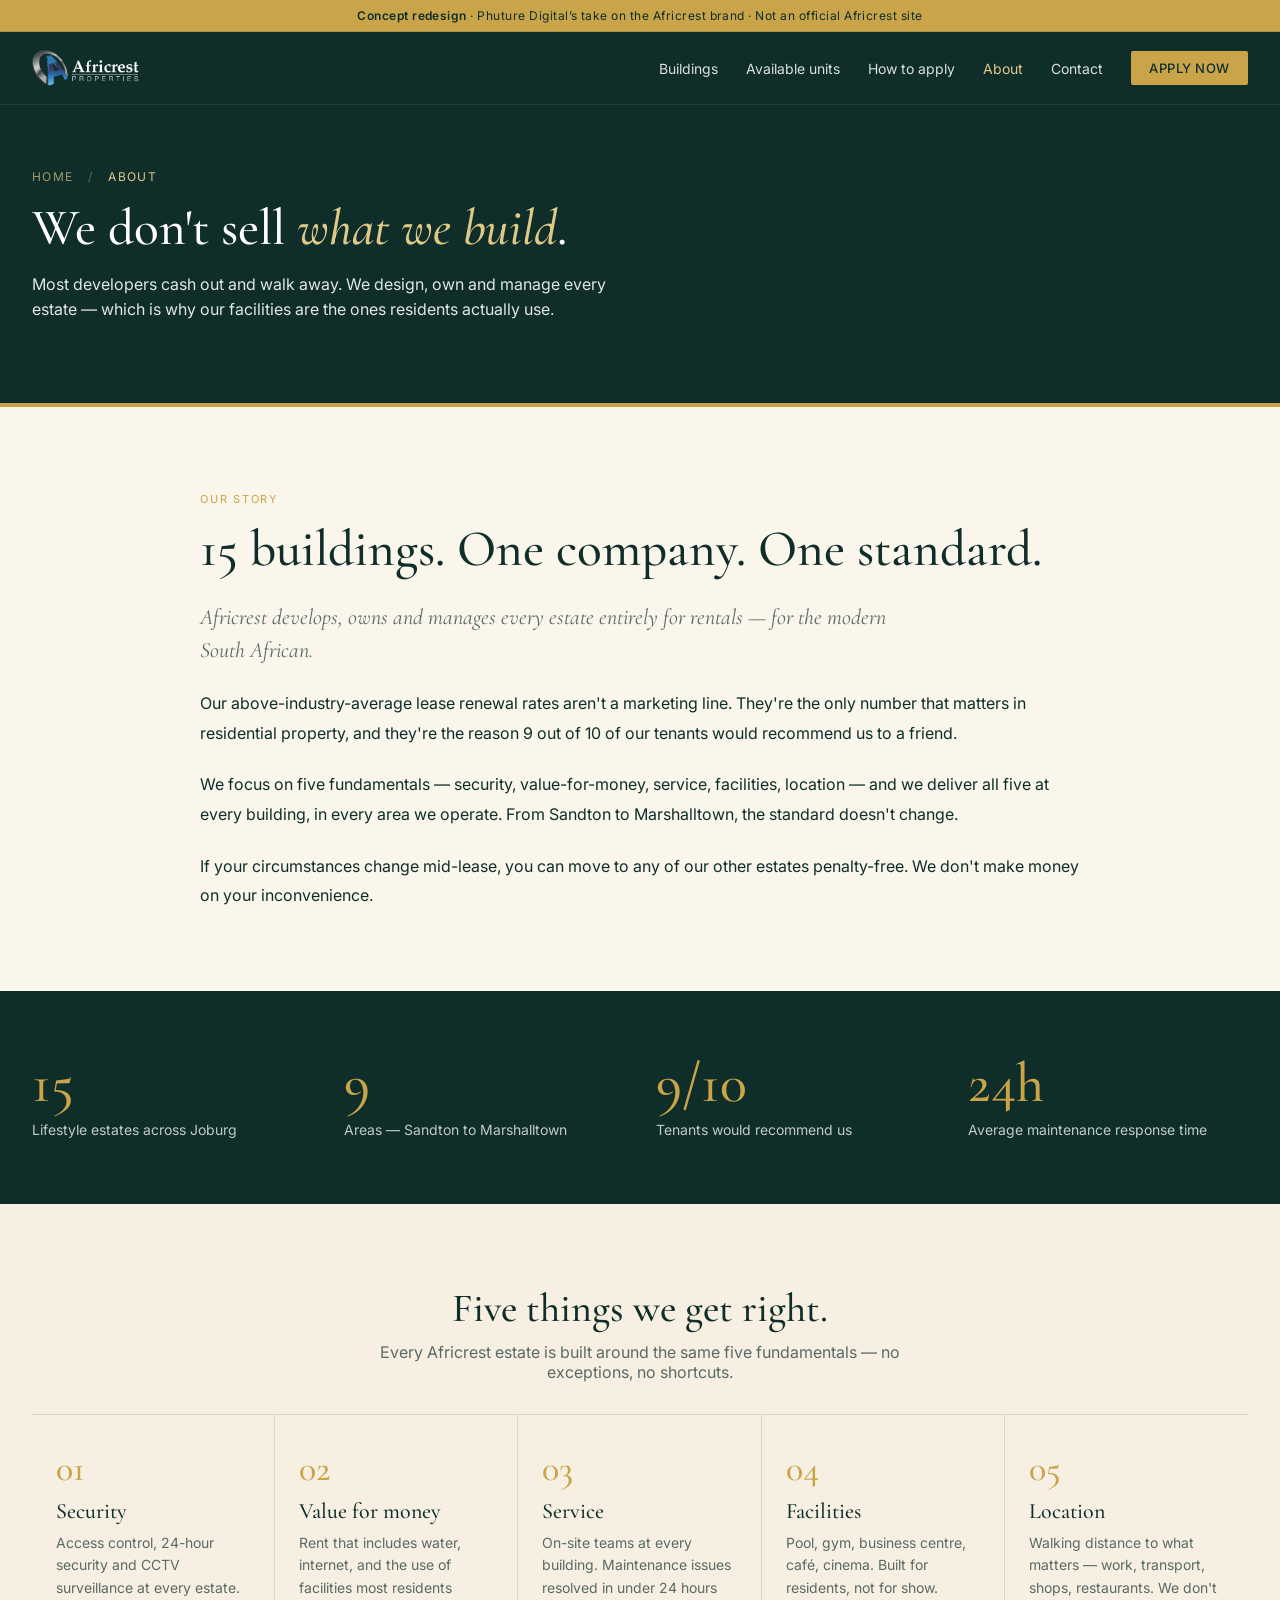
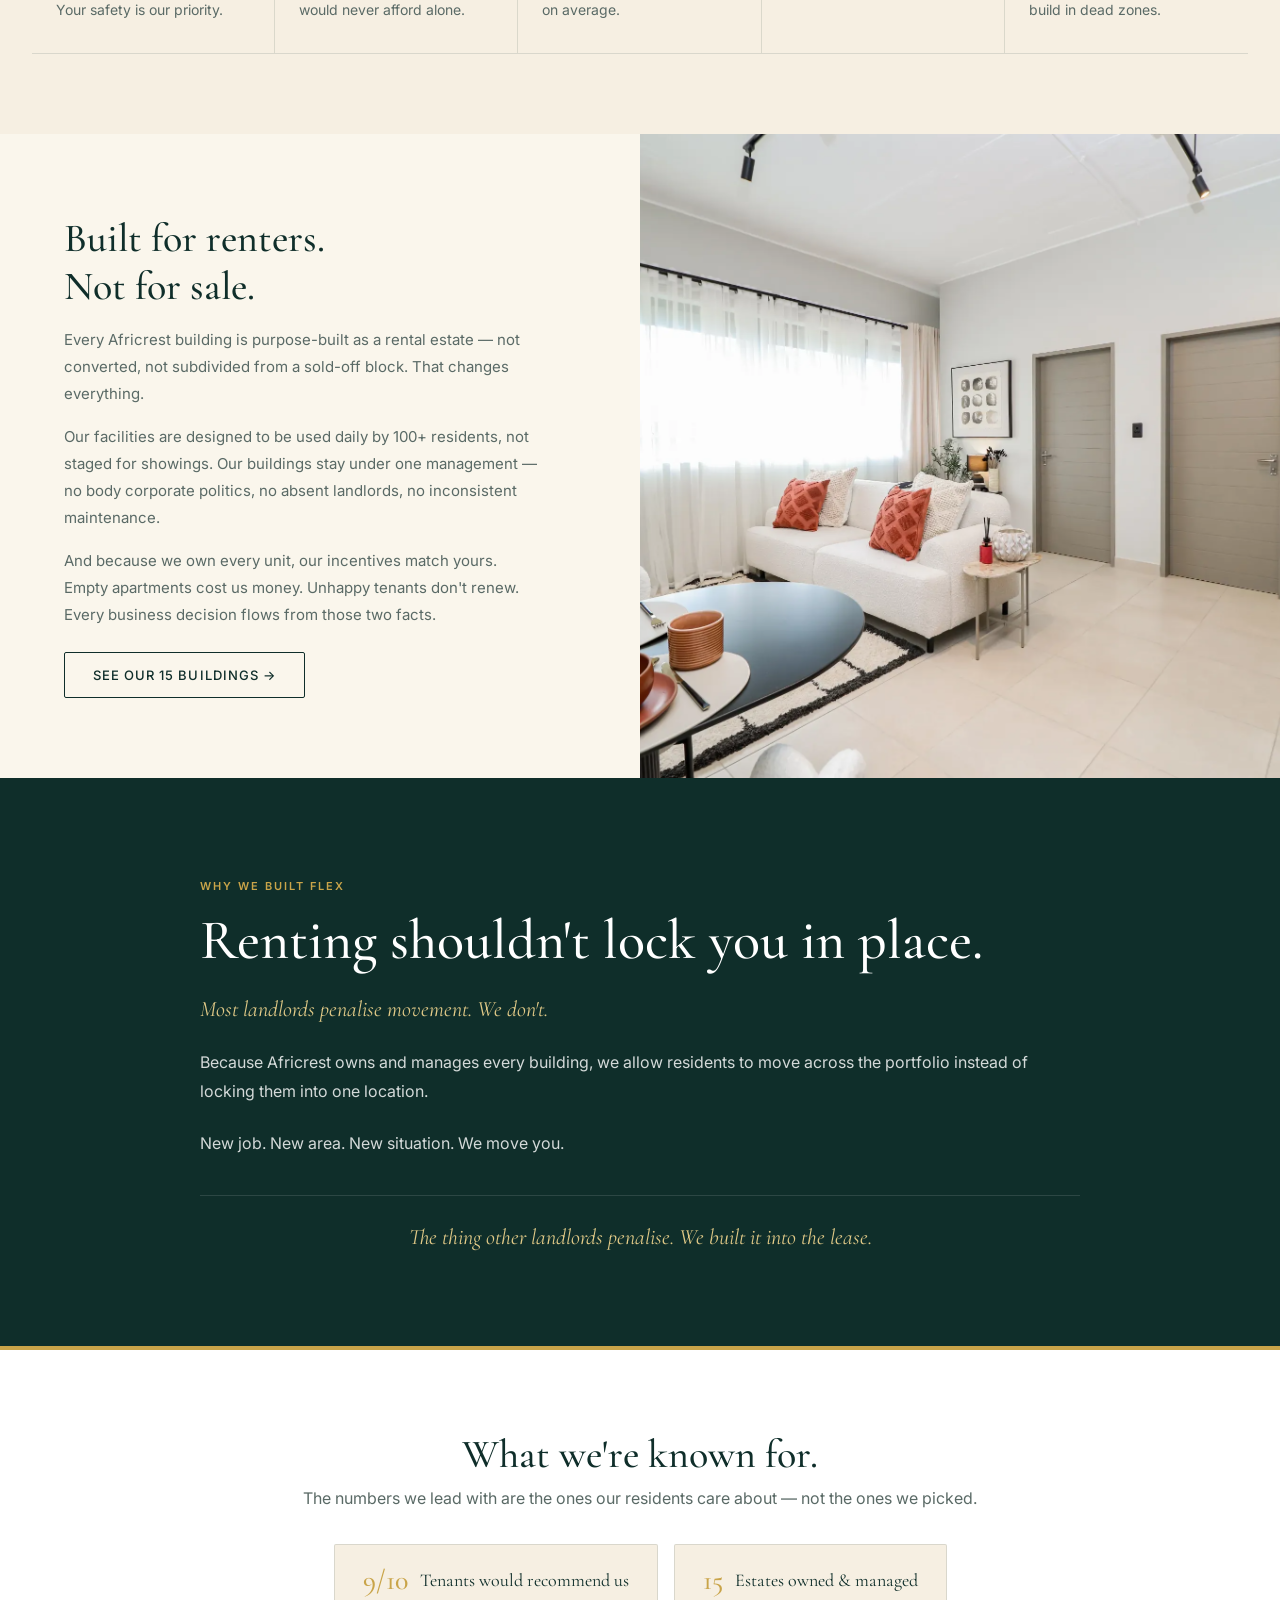
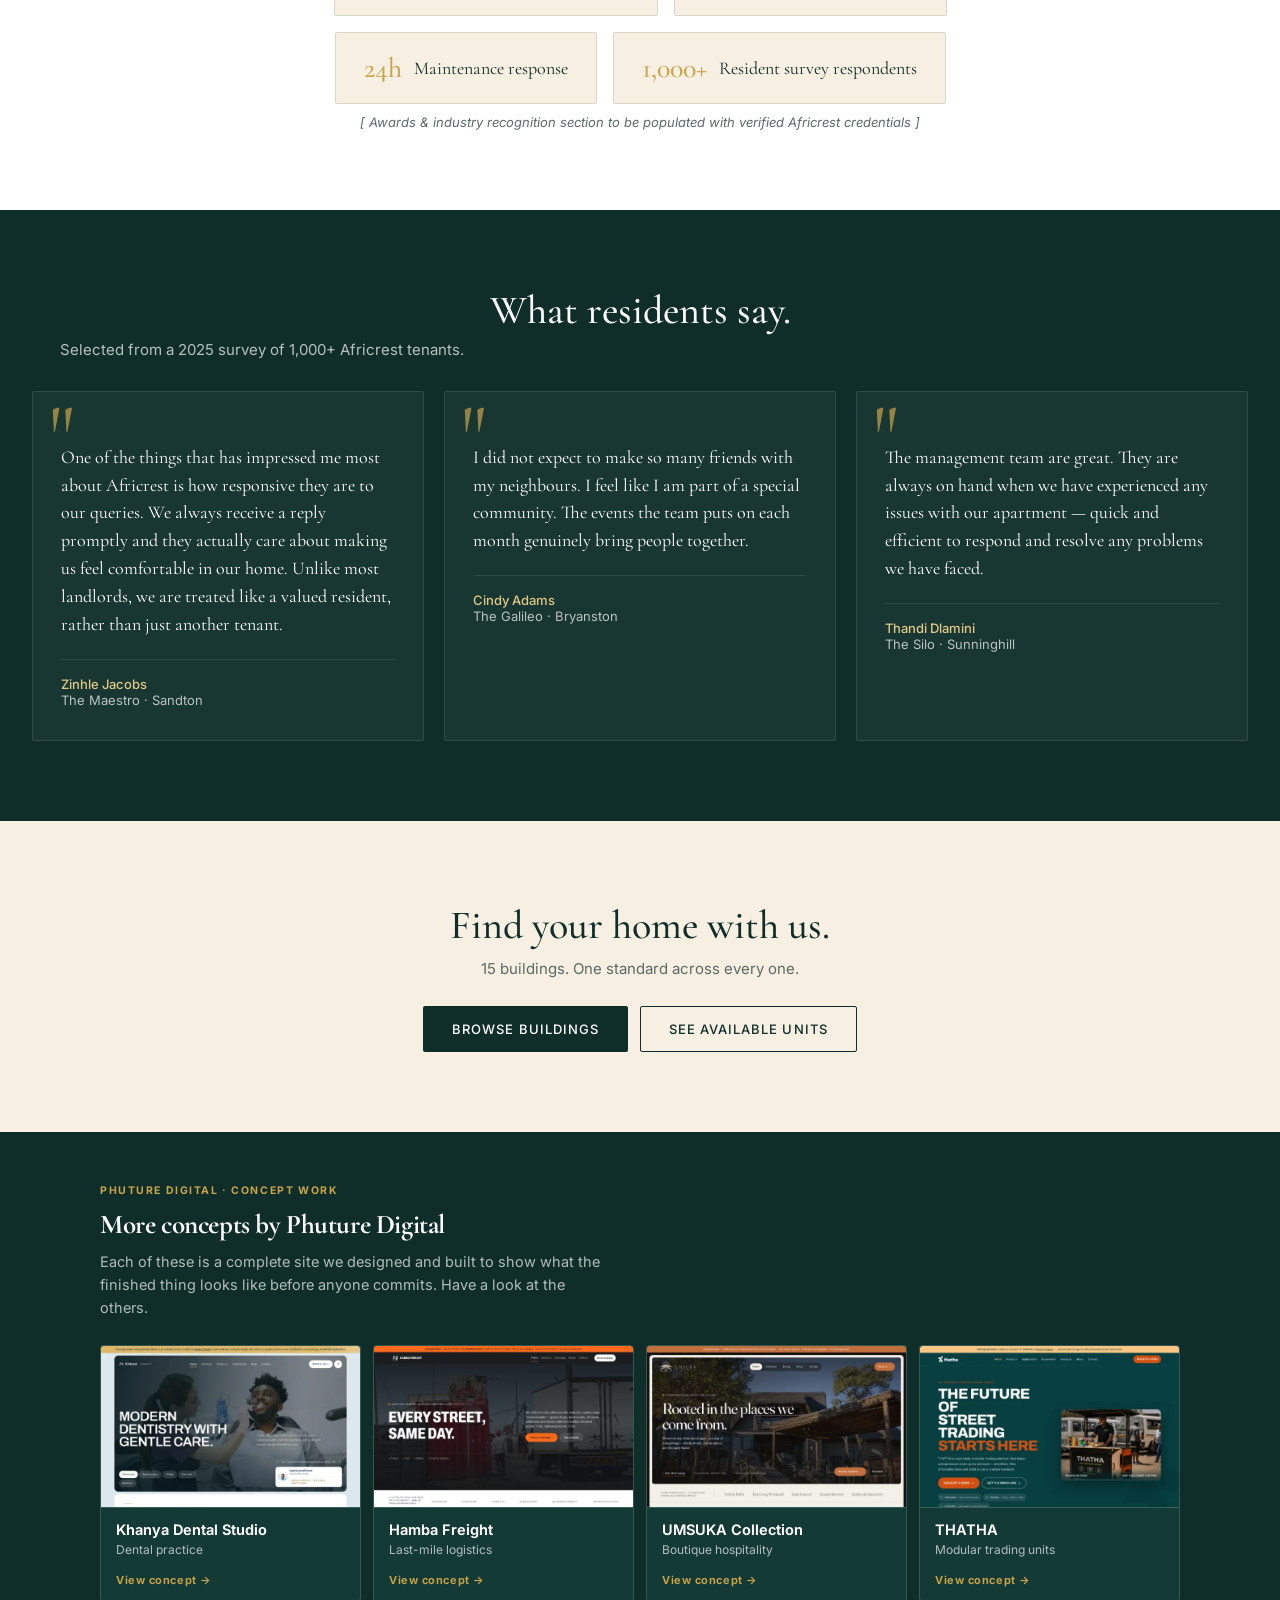
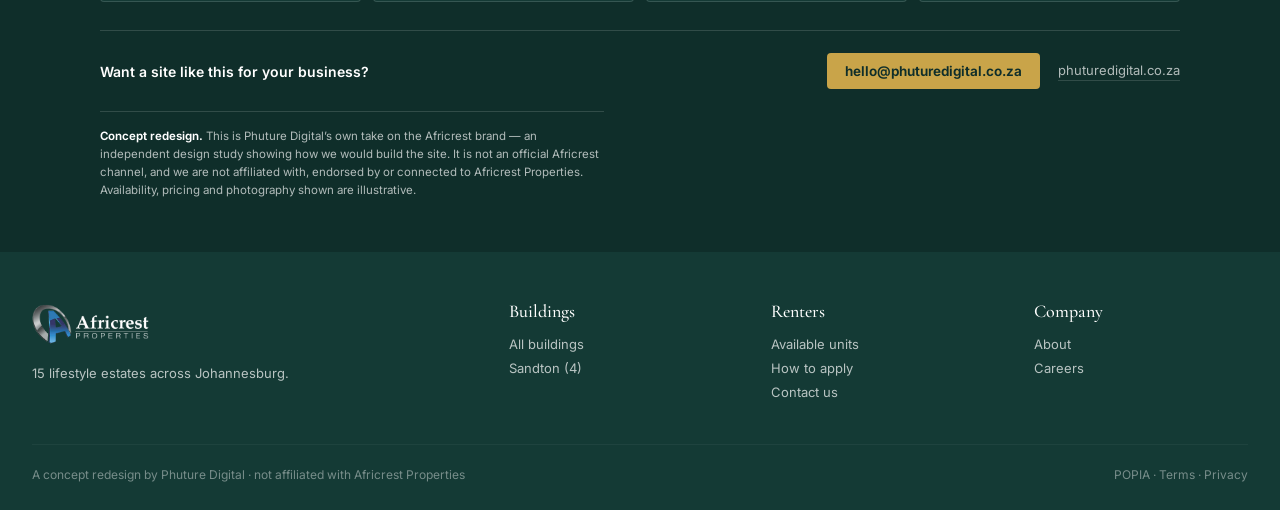
==== about.html @ 26fca133 "Show a hero thumbnail on each cross-link card instead of a colour dot The dot carried no information" ====
<!DOCTYPE html>
<html lang="en">
<head>
<meta charset="UTF-8" />
<meta name="viewport" content="width=device-width, initial-scale=1.0" />
<title>About — Africrest Properties · Concept by Phuture Digital</title>
<link rel="stylesheet" href="styles.css" />
<style>
  /* Editorial intro */
  .editorial { padding: 80px 32px; }
  .editorial-inner { max-width: 880px; margin: 0 auto; }
  .editorial .label { font-size: 11px; letter-spacing: 0.16em; text-transform: uppercase; color: var(--gold); }
  .editorial h2 { font-family: 'Cormorant Garamond', serif; font-size: clamp(36px, 4vw, 56px); font-weight: 500; line-height: 1.1; margin-top: 14px; color: var(--ink); }
  .editorial .lead { font-family: 'Cormorant Garamond', serif; font-size: 22px; font-style: italic; color: var(--muted); line-height: 1.5; margin-top: 24px; max-width: 720px; }
  .editorial p { font-size: 16px; line-height: 1.85; color: var(--ink); margin-top: 22px; }

  /* Stats band */
  .stats-band { background: var(--ink); color: #fff; padding: 64px 32px; }
  .stats-grid { max-width: 1280px; margin: 0 auto; display: grid; grid-template-columns: repeat(4, 1fr); gap: 32px; }
  .stat-cell { text-align: left; }
  .stat-cell .n { font-family: 'Cormorant Garamond', serif; font-size: 56px; color: var(--gold); font-weight: 500; line-height: 1; }
  .stat-cell .l { font-size: 14px; color: rgba(255,255,255,0.75); margin-top: 8px; line-height: 1.5; }

  /* Five fundamentals */
  .fundamentals { padding: 80px 32px; background: var(--cream); }
  .fund-grid { max-width: 1280px; margin: 32px auto 0; display: grid; grid-template-columns: repeat(5, 1fr); gap: 0; border-top: 1px solid var(--line); border-bottom: 1px solid var(--line); }
  .fund { padding: 32px 24px; border-right: 1px solid var(--line); }
  .fund:last-child { border-right: none; }
  .fund-num { font-family: 'Cormorant Garamond', serif; font-size: 36px; color: var(--gold); font-weight: 500; }
  .fund h3 { font-family: 'Cormorant Garamond', serif; font-size: 22px; font-weight: 500; color: var(--ink); margin-top: 8px; }
  .fund p { font-size: 14px; color: var(--muted); line-height: 1.6; margin-top: 8px; }

  /* Recognition block (honest version) */
  .recognition { padding: 80px 32px; background: #fff; }
  .recog-inner { max-width: 880px; margin: 0 auto; text-align: center; }
  .recog-inner h2 { font-family: 'Cormorant Garamond', serif; font-size: 40px; font-weight: 500; color: var(--ink); }
  .recog-inner > p { color: var(--muted); margin-top: 10px; }
  .recog-pills { display: flex; gap: 16px; justify-content: center; flex-wrap: wrap; margin-top: 36px; }
  .recog-pill {
    background: var(--cream); border: 1px solid var(--line);
    padding: 18px 28px; border-radius: 2px;
    font-family: 'Cormorant Garamond', serif; font-size: 18px; color: var(--ink);
    display: flex; align-items: center; gap: 12px;
  }
  .recog-pill .n { font-size: 28px; color: var(--gold); font-weight: 500; }
  .recog-note { margin-top: 28px; font-size: 13px; color: var(--muted); font-style: italic; }

  /* Testimonials */
  .testimonials { background: var(--ink); color: #fff; padding: 80px 32px; }
  .testimonials .section-head h2 { color: #fff; }
  .testimonial-grid { max-width: 1280px; margin: 32px auto 0; display: grid; grid-template-columns: repeat(3, 1fr); gap: 20px; }
  .testimonial {
    background: rgba(255,255,255,0.04);
    border: 1px solid rgba(255,255,255,0.1);
    border-radius: 2px;
    padding: 32px 28px;
    position: relative;
  }
  .testimonial::before {
    content: '"';
    font-family: 'Cormorant Garamond', serif;
    font-size: 88px;
    color: var(--gold);
    position: absolute; top: 0; left: 16px;
    line-height: 1;
    opacity: 0.7;
  }
  .testimonial blockquote { font-family: 'Cormorant Garamond', serif; font-size: 18px; font-weight: 400; line-height: 1.55; padding-top: 20px; }
  .testimonial cite { display: block; margin-top: 20px; padding-top: 16px; border-top: 1px solid rgba(255,255,255,0.1); font-style: normal; font-size: 13px; color: rgba(255,255,255,0.7); }
  .testimonial cite strong { color: var(--gold-soft); font-weight: 500; display: block; }

  /* Two-column section */
  .two-col {
    display: grid; grid-template-columns: 1fr 1fr;
    background: var(--paper);
  }
  .two-col-text { padding: 80px 64px; }
  .two-col-text h2 { font-family: 'Cormorant Garamond', serif; font-size: 40px; font-weight: 500; color: var(--ink); }
  .two-col-text p { font-size: 15px; line-height: 1.8; color: var(--muted); margin-top: 16px; max-width: 480px; }
  .two-col-img { background: url('images/The-Encore-Living-Room.webp') center/cover; min-height: 480px; }

  /* FLEX section */
  .flex-about { background: var(--ink); color: #fff; padding: 96px 32px; border-bottom: 4px solid var(--gold); }
  .flex-about-inner { max-width: 880px; margin: 0 auto; }
  .flex-about .label { font-size: 11px; letter-spacing: 0.18em; text-transform: uppercase; color: var(--gold); font-weight: 600; }
  .flex-about h2 { font-family: 'Cormorant Garamond', serif; font-size: clamp(36px, 4.4vw, 56px); font-weight: 500; line-height: 1.08; margin-top: 16px; color: #fff; }
  .flex-about .lead { font-family: 'Cormorant Garamond', serif; font-style: italic; font-size: 22px; line-height: 1.5; color: var(--gold-soft); margin-top: 22px; max-width: 720px; }
  .flex-about p { font-size: 16px; line-height: 1.85; color: rgba(255,255,255,0.82); margin-top: 22px; }
  .flex-about .closing { margin-top: 36px; padding-top: 28px; border-top: 1px solid rgba(255,255,255,0.12); font-family: 'Cormorant Garamond', serif; font-style: italic; font-size: 22px; color: var(--gold-soft); text-align: center; }
  @media (max-width: 640px) {
    .flex-about { padding: 64px 24px; }
    .flex-about .lead { font-size: 18px; }
  }

  /* CTA */
  .about-cta { background: var(--cream); padding: 80px 32px; text-align: center; }
  .about-cta h2 { font-family: 'Cormorant Garamond', serif; font-size: 40px; font-weight: 500; color: var(--ink); }
  .about-cta p { font-size: 15px; color: var(--muted); margin-top: 10px; max-width: 540px; margin-left: auto; margin-right: auto; }
  .about-cta .ctas { margin-top: 28px; display: flex; gap: 12px; justify-content: center; flex-wrap: wrap; }

  @media (max-width: 980px) {
    .stats-grid, .fund-grid, .testimonial-grid { grid-template-columns: repeat(2, 1fr); }
    .fund:nth-child(2), .fund:nth-child(4) { border-right: none; }
    .two-col { grid-template-columns: 1fr; }
    .two-col-text { padding: 56px 32px; }
    .two-col-img { min-height: 320px; }
  }
  @media (max-width: 640px) {
    .stats-grid, .fund-grid, .testimonial-grid { grid-template-columns: 1fr; }
    .fund { border-right: none; border-bottom: 1px solid var(--line); }
    .fund:last-child { border-bottom: none; }
    .editorial { padding: 56px 24px; }
    .editorial .lead { font-size: 18px; }
  }
</style>
</head>
<body>

<div class="demo-banner"><strong>Concept redesign</strong> &middot; Phuture Digital&rsquo;s take on the Africrest brand &middot; Not an official Africrest site</div>

<nav class="nav">
  <div class="nav-inner">
    <a href="index.html" class="logo"><img src="africrest-logo.png" alt="Africrest Properties" class="logo-img"></a>
    <div class="nav-links">
      <a href="buildings.html">Buildings</a>
      <a href="units.html">Available units</a>
      <a href="apply.html">How to apply</a>
      <a href="about.html" class="active">About</a>
      <a href="contact.html">Contact</a>
      <a href="apply.html" class="nav-cta">Apply now</a>
    </div>
  </div>
</nav>

<header class="page-header">
  <div class="page-header-inner">
    <div class="crumb"><a href="index.html">Home</a> <span class="sep">/</span> About</div>
    <h1>We don't sell <em>what we build</em>.</h1>
    <p class="lead">Most developers cash out and walk away. We design, own and manage every estate — which is why our facilities are the ones residents actually use.</p>
  </div>
</header>

<!-- Editorial intro -->
<section class="editorial">
  <div class="editorial-inner">
    <span class="label">Our story</span>
    <h2>15 buildings. One company. One standard.</h2>
    <p class="lead">Africrest develops, owns and manages every estate entirely for rentals — for the modern South African.</p>
    <p>Our above-industry-average lease renewal rates aren't a marketing line. They're the only number that matters in residential property, and they're the reason 9 out of 10 of our tenants would recommend us to a friend.</p>
    <p>We focus on five fundamentals — security, value-for-money, service, facilities, location — and we deliver all five at every building, in every area we operate. From Sandton to Marshalltown, the standard doesn't change.</p>
    <p>If your circumstances change mid-lease, you can move to any of our other estates penalty-free. We don't make money on your inconvenience.</p>
  </div>
</section>

<!-- Stats band -->
<section class="stats-band">
  <div class="stats-grid">
    <div class="stat-cell"><div class="n">15</div><div class="l">Lifestyle estates across Joburg</div></div>
    <div class="stat-cell"><div class="n">9</div><div class="l">Areas — Sandton to Marshalltown</div></div>
    <div class="stat-cell"><div class="n">9/10</div><div class="l">Tenants would recommend us</div></div>
    <div class="stat-cell"><div class="n">24h</div><div class="l">Average maintenance response time</div></div>
  </div>
</section>

<!-- 5 fundamentals -->
<section class="fundamentals">
  <div class="section-inner">
    <div style="text-align: center;">
      <h2 style="font-family: 'Cormorant Garamond', serif; font-size: 40px; font-weight: 500;">Five things we get right.</h2>
      <p style="color: var(--muted); margin-top: 10px; max-width: 540px; margin-left: auto; margin-right: auto;">Every Africrest estate is built around the same five fundamentals — no exceptions, no shortcuts.</p>
    </div>

    <div class="fund-grid">
      <div class="fund"><div class="fund-num">01</div><h3>Security</h3><p>Access control, 24-hour security and CCTV surveillance at every estate. Your safety is our priority.</p></div>
      <div class="fund"><div class="fund-num">02</div><h3>Value for money</h3><p>Rent that includes water, internet, and the use of facilities most residents would never afford alone.</p></div>
      <div class="fund"><div class="fund-num">03</div><h3>Service</h3><p>On-site teams at every building. Maintenance issues resolved in under 24 hours on average.</p></div>
      <div class="fund"><div class="fund-num">04</div><h3>Facilities</h3><p>Pool, gym, business centre, café, cinema. Built for residents, not for show.</p></div>
      <div class="fund"><div class="fund-num">05</div><h3>Location</h3><p>Walking distance to what matters — work, transport, shops, restaurants. We don't build in dead zones.</p></div>
    </div>
  </div>
</section>

<!-- Two col -->
<section class="two-col">
  <div class="two-col-text">
    <h2>Built for renters.<br/>Not for sale.</h2>
    <p>Every Africrest building is purpose-built as a rental estate — not converted, not subdivided from a sold-off block. That changes everything.</p>
    <p>Our facilities are designed to be used daily by 100+ residents, not staged for showings. Our buildings stay under one management — no body corporate politics, no absent landlords, no inconsistent maintenance.</p>
    <p>And because we own every unit, our incentives match yours. Empty apartments cost us money. Unhappy tenants don't renew. Every business decision flows from those two facts.</p>
    <a href="buildings.html" class="btn btn-outline-dark" style="margin-top: 24px;">See our 15 buildings →</a>
  </div>
  <div class="two-col-img"></div>
</section>

<!-- FLEX -->
<section id="flex" class="flex-about">
  <div class="flex-about-inner">
    <span class="label">Why we built FLEX</span>
    <h2>Renting shouldn't lock you in place.</h2>
    <p class="lead">Most landlords penalise movement. We don't.</p>
    <p>Because Africrest owns and manages every building, we allow residents to move across the portfolio instead of locking them into one location.</p>
    <p>New job. New area. New situation. We move you.</p>
    <div class="closing">The thing other landlords penalise. We built it into the lease.</div>
  </div>
</section>

<!-- Recognition (honest, demo-safe) -->
<section class="recognition">
  <div class="recog-inner">
    <h2>What we're known for.</h2>
    <p>The numbers we lead with are the ones our residents care about — not the ones we picked.</p>
    <div class="recog-pills">
      <div class="recog-pill"><span class="n">9/10</span> Tenants would recommend us</div>
      <div class="recog-pill"><span class="n">15</span> Estates owned & managed</div>
      <div class="recog-pill"><span class="n">24h</span> Maintenance response</div>
      <div class="recog-pill"><span class="n">1,000+</span> Resident survey respondents</div>
    </div>
    <p class="recog-note">[ Awards & industry recognition section to be populated with verified Africrest credentials ]</p>
  </div>
</section>

<!-- Testimonials -->
<section class="testimonials">
  <div class="section-inner">
    <div class="section-head" style="text-align: center; display: block;">
      <h2 style="font-family: 'Cormorant Garamond', serif; font-size: 40px; font-weight: 500;">What residents say.</h2>
      <p style="color: rgba(255,255,255,0.7); margin-top: 10px;">Selected from a 2025 survey of 1,000+ Africrest tenants.</p>
    </div>
    <div class="testimonial-grid">
      <div class="testimonial">
        <blockquote>One of the things that has impressed me most about Africrest is how responsive they are to our queries. We always receive a reply promptly and they actually care about making us feel comfortable in our home. Unlike most landlords, we are treated like a valued resident, rather than just another tenant.</blockquote>
        <cite><strong>Zinhle Jacobs</strong>The Maestro · Sandton</cite>
      </div>
      <div class="testimonial">
        <blockquote>I did not expect to make so many friends with my neighbours. I feel like I am part of a special community. The events the team puts on each month genuinely bring people together.</blockquote>
        <cite><strong>Cindy Adams</strong>The Galileo · Bryanston</cite>
      </div>
      <div class="testimonial">
        <blockquote>The management team are great. They are always on hand when we have experienced any issues with our apartment — quick and efficient to respond and resolve any problems we have faced.</blockquote>
        <cite><strong>Thandi Dlamini</strong>The Silo · Sunninghill</cite>
      </div>
    </div>
  </div>
</section>

<!-- CTA -->
<section class="about-cta">
  <h2>Find your home with us.</h2>
  <p>15 buildings. One standard across every one.</p>
  <div class="ctas">
    <a href="buildings.html" class="btn btn-dark">Browse buildings</a>
    <a href="units.html" class="btn btn-outline-dark">See available units</a>
  </div>
</section>




<!-- pd-network:start -->
<section class="pd-network" aria-labelledby="pd-network-title">
  <div class="pd-network-inner">
    <p class="pd-network-eyebrow">Phuture Digital &middot; Concept work</p>
    <h2 class="pd-network-title" id="pd-network-title">More concepts by Phuture Digital</h2>
    <p class="pd-network-lede">Each of these is a complete site we designed and built to show what the finished thing looks like before anyone commits. Have a look at the others.</p>
    <ul class="pd-network-grid">
        <li class="pd-network-card">
          <a href="https://khanya-concept.phuturedigital.co.za">
            <img class="pd-network-thumb" src="/pd-concepts/khanya.webp" alt=""
                 width="640" height="400" loading="lazy" decoding="async">
            <span class="pd-network-body">
              <span class="pd-network-name">Khanya Dental Studio</span>
              <span class="pd-network-sector">Dental practice</span>
              <span class="pd-network-go">View concept &rarr;</span>
            </span>
          </a>
        </li>
        <li class="pd-network-card">
          <a href="https://hamba-concept.phuturedigital.co.za">
            <img class="pd-network-thumb" src="/pd-concepts/hamba.webp" alt=""
                 width="640" height="400" loading="lazy" decoding="async">
            <span class="pd-network-body">
              <span class="pd-network-name">Hamba Freight</span>
              <span class="pd-network-sector">Last-mile logistics</span>
              <span class="pd-network-go">View concept &rarr;</span>
            </span>
          </a>
        </li>
        <li class="pd-network-card">
          <a href="https://umsuka-concept.phuturedigital.co.za">
            <img class="pd-network-thumb" src="/pd-concepts/umsuka.webp" alt=""
                 width="640" height="400" loading="lazy" decoding="async">
            <span class="pd-network-body">
              <span class="pd-network-name">UMSUKA Collection</span>
              <span class="pd-network-sector">Boutique hospitality</span>
              <span class="pd-network-go">View concept &rarr;</span>
            </span>
          </a>
        </li>
        <li class="pd-network-card">
          <a href="https://thatha-concept.phuturedigital.co.za">
            <img class="pd-network-thumb" src="/pd-concepts/thatha.webp" alt=""
                 width="640" height="400" loading="lazy" decoding="async">
            <span class="pd-network-body">
              <span class="pd-network-name">THATHA</span>
              <span class="pd-network-sector">Modular trading units</span>
              <span class="pd-network-go">View concept &rarr;</span>
            </span>
          </a>
        </li>
    </ul>
    <div class="pd-network-cta">
      <p>Want a site like this for your business?</p>
      <a class="pd-network-btn" href="mailto:hello@phuturedigital.co.za">hello@phuturedigital.co.za</a>
      <a class="pd-network-link" href="https://www.phuturedigital.co.za" rel="noopener">phuturedigital.co.za</a>
    </div>
    <p class="pd-network-mark"><strong>Concept redesign.</strong> This is Phuture Digital&rsquo;s own take on the Africrest brand &mdash; an independent design study showing how we would build the site. It is not an official Africrest channel, and we are not affiliated with, endorsed by or connected to Africrest Properties. Availability, pricing and photography shown are illustrative.</p>
  </div>
</section>
<!-- pd-network:end -->

<footer>
  <div class="foot-inner">
    <div>
      <a href="index.html" class="logo foot-logo"><img src="africrest-logo.png" alt="Africrest Properties" class="logo-img"></a>
      <p style="max-width: 320px; line-height: 1.7;">15 lifestyle estates across Johannesburg.</p>
    </div>
    <div><h4>Buildings</h4><ul><li><a href="buildings.html">All buildings</a></li><li><a href="buildings.html">Sandton (4)</a></li></ul></div>
    <div><h4>Renters</h4><ul><li><a href="units.html">Available units</a></li><li><a href="apply.html">How to apply</a></li><li><a href="contact.html">Contact us</a></li></ul></div>
    <div><h4>Company</h4><ul><li><a href="about.html">About</a></li><li><a href="#">Careers</a></li></ul></div>
  </div>
  <div class="foot-bottom"><span>A concept redesign by Phuture Digital &middot; not affiliated with Africrest Properties</span><span>POPIA · Terms · Privacy</span></div>
</footer>

</body>
</html>
---- styles.css ----
/* ============ AFRICREST DESIGN SYSTEM ============ */
@import url('https://fonts.googleapis.com/css2?family=Cormorant+Garamond:wght@400;500;600&family=Inter:wght@300;400;500;600&display=swap');

:root {
  --ink: #0f2e2a;
  --ink-2: #143a35;
  --gold: #c9a449;
  --gold-soft: #e0c987;
  --cream: #f6efe2;
  --paper: #faf6ec;
  --line: rgba(15,46,42,0.12);
  --muted: #5a6a66;
  --success: #2d7a4f;
  --warn: #c9a449;
}
* { box-sizing: border-box; margin: 0; padding: 0; }
html, body { background: var(--paper); color: var(--ink); font-family: 'Inter', sans-serif; -webkit-font-smoothing: antialiased; }
.serif { font-family: 'Cormorant Garamond', serif; font-weight: 500; letter-spacing: -0.005em; }
a { color: inherit; text-decoration: none; }
button { font-family: inherit; cursor: pointer; border: none; background: none; }
img { max-width: 100%; display: block; }

/* ============ DEMO BANNER ============ */
.demo-banner {
  background: var(--gold); color: var(--ink);
  padding: 8px 16px; text-align: center;
  font-size: 12px; letter-spacing: 0.04em;
  border-bottom: 1px solid rgba(15,46,42,0.15);
}
.demo-banner strong { font-weight: 600; }

/* ============ NAV ============ */
.nav {
  position: sticky; top: 0; z-index: 50;
  background: var(--ink); color: #fff;
  border-bottom: 1px solid rgba(255,255,255,0.08);
}
.nav-inner {
  max-width: 1280px; margin: 0 auto;
  display: flex; align-items: center; justify-content: space-between;
  padding: 14px 32px;
}
.logo { display: inline-flex; align-items: center; }
.logo-img { height: 44px; width: auto; display: block; }
.foot-logo .logo-img { height: 48px; }
.nav-links { display: flex; align-items: center; gap: 28px; font-size: 14px; }
.nav-links a { opacity: 0.85; transition: opacity .15s; }
.nav-links a:hover, .nav-links a.active { opacity: 1; color: var(--gold-soft); }
.nav-cta {
  background: var(--gold); color: var(--ink) !important;
  padding: 9px 18px; border-radius: 2px;
  font-size: 13px; font-weight: 500; letter-spacing: 0.04em; text-transform: uppercase;
  transition: background .15s; opacity: 1 !important;
}
.nav-cta:hover { background: var(--gold-soft); }

/* ============ FOOTER ============ */
footer { background: var(--ink-2); color: rgba(255,255,255,0.7); padding: 48px 32px 28px; font-size: 13px; }
.foot-inner { max-width: 1280px; margin: 0 auto; display: grid; grid-template-columns: 2fr 1fr 1fr 1fr; gap: 48px; }
footer h4 { font-family: 'Cormorant Garamond', serif; color: #fff; font-size: 18px; margin-bottom: 14px; font-weight: 500; }
footer ul { list-style: none; }
footer li { margin-bottom: 8px; }
footer a:hover { color: var(--gold-soft); }
.foot-bottom { max-width: 1280px; margin: 36px auto 0; padding-top: 22px; border-top: 1px solid rgba(255,255,255,0.08); display: flex; justify-content: space-between; font-size: 12px; opacity: 0.6; }
.foot-logo { color: #fff; margin-bottom: 14px; }

/* ============ SHARED LAYOUT ============ */
section.section { padding: 80px 32px; }
.section-inner { max-width: 1280px; margin: 0 auto; }
.section-head { display: flex; justify-content: space-between; align-items: flex-end; margin-bottom: 32px; flex-wrap: wrap; gap: 16px; }
.section-head h2 { font-family: 'Cormorant Garamond', serif; font-size: 44px; font-weight: 500; line-height: 1; color: var(--ink); }
.section-head p { font-size: 15px; color: var(--muted); max-width: 460px; margin-top: 8px; }

/* Page header (used by interior pages) */
.page-header {
  background: var(--ink); color: #fff;
  padding: 64px 32px 80px;
  border-bottom: 4px solid var(--gold);
}
.page-header-inner { max-width: 1280px; margin: 0 auto; }
.crumb { font-size: 12px; letter-spacing: 0.12em; text-transform: uppercase; color: var(--gold-soft); margin-bottom: 18px; }
.crumb a { opacity: 0.7; }
.crumb a:hover { opacity: 1; }
.crumb .sep { margin: 0 10px; opacity: 0.4; }
.page-header h1 { font-family: 'Cormorant Garamond', serif; font-size: clamp(36px, 4vw, 56px); font-weight: 500; line-height: 1.05; max-width: 720px; }
.page-header h1 em { font-style: italic; color: var(--gold-soft); }
.page-header p.lead { margin-top: 16px; max-width: 580px; font-size: 16px; line-height: 1.6; opacity: 0.88; }

/* ============ FILTERS / CHIPS ============ */
.filters {
  display: flex; gap: 8px; margin-bottom: 28px; flex-wrap: wrap;
  padding-bottom: 20px; border-bottom: 1px solid var(--line);
}
.chip {
  padding: 7px 14px;
  border: 1px solid var(--line);
  border-radius: 100px;
  font-size: 13px; color: var(--ink);
  background: #fff;
  transition: all .15s;
}
.chip:hover { border-color: var(--ink); }
.chip.active { background: var(--ink); color: #fff; border-color: var(--ink); }
.chip .count { color: var(--muted); margin-left: 4px; font-size: 12px; }
.chip.active .count { color: var(--gold-soft); }
.chip-dark {
  background: transparent; color: #fff; border-color: rgba(255,255,255,0.2);
}
.chip-dark:hover { border-color: var(--gold-soft); color: var(--gold-soft); }
.chip-dark.active { background: var(--gold); color: var(--ink); border-color: var(--gold); }

/* ============ BUILDING CARDS ============ */
.building-grid { display: grid; grid-template-columns: repeat(3, 1fr); gap: 24px; }
.b-card {
  background: #fff; border-radius: 4px; overflow: hidden;
  border: 1px solid var(--line);
  transition: transform .25s, box-shadow .25s;
  cursor: pointer; display: flex; flex-direction: column;
}
.b-card:hover { transform: translateY(-4px); box-shadow: 0 14px 40px rgba(15,46,42,0.12); }
.b-img { position: relative; aspect-ratio: 16/10; overflow: hidden; background: #ddd; }
.b-img img { width: 100%; height: 100%; object-fit: cover; transition: transform .4s; }
.b-card:hover .b-img img { transform: scale(1.04); }
.b-badge { position: absolute; top: 12px; left: 12px; background: var(--gold); color: var(--ink); font-size: 10px; font-weight: 600; letter-spacing: 0.1em; text-transform: uppercase; padding: 4px 10px; border-radius: 2px; }
.b-area-tag { position: absolute; top: 12px; right: 12px; background: rgba(255,255,255,0.95); color: var(--ink); font-size: 11px; font-weight: 500; letter-spacing: 0.06em; text-transform: uppercase; padding: 5px 10px; border-radius: 2px; }
.b-body { padding: 20px 22px 22px; }
.b-name { font-family: 'Cormorant Garamond', serif; font-size: 26px; font-weight: 500; color: var(--ink); }
.b-addr { font-size: 13px; color: var(--muted); margin-top: 2px; }
.b-row { display: flex; justify-content: space-between; align-items: flex-end; margin-top: 16px; padding-top: 16px; border-top: 1px solid var(--line); }
.b-price small { display: block; font-size: 11px; letter-spacing: 0.08em; text-transform: uppercase; color: var(--muted); margin-bottom: 2px; }
.b-price strong { font-family: 'Cormorant Garamond', serif; font-size: 28px; font-weight: 500; color: var(--ink); }
.b-avail { background: var(--cream); color: var(--ink); padding: 6px 12px; border-radius: 100px; font-size: 12px; font-weight: 500; }
.b-avail.hot { background: var(--ink); color: #fff; }
.b-avail.zero { background: #f0f0f0; color: var(--muted); }

/* ============ UNIT CARDS ============ */
.unit-grid { display: grid; grid-template-columns: repeat(4, 1fr); gap: 16px; }
.u-card {
  background: rgba(255,255,255,0.04);
  border: 1px solid rgba(255,255,255,0.1);
  border-radius: 4px; overflow: hidden;
  transition: all .2s; cursor: pointer;
}
.u-card:hover { background: rgba(255,255,255,0.08); border-color: var(--gold-soft); }
.u-card.light { background: #fff; border-color: var(--line); }
.u-card.light:hover { background: #fff; border-color: var(--ink); box-shadow: 0 8px 24px rgba(15,46,42,0.08); }
.u-img { aspect-ratio: 4/3; background: #1f4a44; position: relative; }
.u-img img { width: 100%; height: 100%; object-fit: cover; }
.u-tag { position: absolute; bottom: 10px; left: 10px; background: var(--gold); color: var(--ink); font-size: 10px; font-weight: 600; letter-spacing: 0.08em; text-transform: uppercase; padding: 3px 8px; border-radius: 2px; }
.u-body { padding: 14px 16px 16px; }
.u-name { font-size: 13px; color: var(--gold-soft); letter-spacing: 0.04em; }
.u-card.light .u-name { color: var(--muted); }
.u-type { font-family: 'Cormorant Garamond', serif; font-size: 19px; font-weight: 500; margin-top: 2px; color: inherit; }
.u-card.light .u-type { color: var(--ink); }
.u-meta { display: flex; gap: 12px; font-size: 12px; color: rgba(255,255,255,0.65); margin-top: 6px; flex-wrap: wrap; }
.u-card.light .u-meta { color: var(--muted); }
.u-foot { display: flex; justify-content: space-between; align-items: center; margin-top: 12px; padding-top: 12px; border-top: 1px solid rgba(255,255,255,0.1); }
.u-card.light .u-foot { border-top-color: var(--line); }
.u-rent { font-family: 'Cormorant Garamond', serif; font-size: 22px; }
.u-rent small { font-size: 11px; opacity: 0.6; margin-left: 2px; }
.u-cta { font-size: 11px; color: var(--gold-soft); letter-spacing: 0.08em; text-transform: uppercase; }
.u-card.light .u-cta { color: var(--ink); }

/* ============ BUTTONS ============ */
.btn {
  display: inline-block;
  padding: 14px 28px;
  font-size: 13px; letter-spacing: 0.08em; text-transform: uppercase; font-weight: 500;
  border-radius: 2px; transition: all .15s;
  cursor: pointer; border: 1px solid transparent;
}
.btn-primary { background: var(--gold); color: var(--ink); }
.btn-primary:hover { background: var(--gold-soft); }
.btn-dark { background: var(--ink); color: #fff; }
.btn-dark:hover { background: var(--ink-2); }
.btn-outline-dark { border-color: var(--ink); color: var(--ink); background: transparent; }
.btn-outline-dark:hover { background: var(--ink); color: #fff; }
.btn-outline-gold { border-color: var(--gold); color: var(--gold); background: transparent; }
.btn-outline-gold:hover { background: var(--gold); color: var(--ink); }
.btn-ghost { color: var(--ink); padding: 14px 18px; }
.btn-ghost:hover { color: var(--gold); }

/* ============ FORM ============ */
.form-field { display: block; margin-bottom: 18px; }
.form-field label { display: block; font-size: 12px; letter-spacing: 0.08em; text-transform: uppercase; color: var(--ink); margin-bottom: 6px; font-weight: 500; }
.form-field input, .form-field select, .form-field textarea {
  width: 100%; padding: 12px 14px;
  border: 1px solid var(--line); border-radius: 2px;
  font-family: inherit; font-size: 15px; color: var(--ink);
  background: #fff; transition: border-color .15s;
}
.form-field input:focus, .form-field select:focus, .form-field textarea:focus {
  outline: none; border-color: var(--ink);
}
.form-field textarea { resize: vertical; min-height: 100px; }
.form-row { display: grid; grid-template-columns: 1fr 1fr; gap: 16px; }
.checkbox-row { display: flex; align-items: flex-start; gap: 10px; margin: 18px 0; font-size: 13px; color: var(--muted); }
.checkbox-row input[type="checkbox"] { margin-top: 3px; flex-shrink: 0; }

/* ============ MEDIA ============ */
@media (max-width: 980px) {
  .building-grid, .unit-grid { grid-template-columns: repeat(2, 1fr); }
  .foot-inner { grid-template-columns: 1fr 1fr; }
  .nav-links a:not(.nav-cta) { display: none; }
}
@media (max-width: 640px) {
  .building-grid, .unit-grid, .foot-inner, .form-row { grid-template-columns: 1fr; }
  .section-head h2 { font-size: 32px; }
  section.section { padding: 56px 24px; }
  .page-header { padding: 40px 24px 56px; }
}

/* pd-network:start */
/* Shared cross-link block across the Phuture Digital concept sites. Same markup and
   rhythm everywhere; the palette below maps this site's own tokens onto it. */
.pd-network {
  background: #0f2e2a;
  color: rgba(255,255,255,.68);
  font-family: inherit;
  padding: clamp(34px, 4.4vw, 52px) clamp(20px, 3.6vw, 48px);
}
.pd-network-inner { max-width: 1080px; margin: 0 auto; }
.pd-network-eyebrow {
  font-size: 10.5px; letter-spacing: .15em; text-transform: uppercase;
  color: #c9a449; font-weight: 700; margin: 0 0 12px;
}
.pd-network-title {
  font-family: 'Cormorant Garamond', Georgia, serif;
  font-size: clamp(21px, 2.5vw, 27px); line-height: 1.15; letter-spacing: -.015em;
  color: #ffffff; font-weight: 700; margin: 0 0 10px; text-wrap: balance;
}
.pd-network-lede {
  font-size: 14.5px; line-height: 1.6; max-width: 56ch;
  color: rgba(255,255,255,.68); margin: 0 0 26px;
}
.pd-network-grid {
  list-style: none; margin: 0 0 28px; padding: 0;
  display: grid; grid-template-columns: repeat(auto-fit, minmax(200px, 1fr)); gap: 12px;
}
.pd-network-card { margin: 0; }
.pd-network-card a {
  display: flex; flex-direction: column; height: 100%;
  padding: 0; overflow: hidden; text-decoration: none;
  background: #143a35; border: 1px solid rgba(255,255,255,.14); border-radius: 4px;
  transition: border-color .18s ease, transform .18s ease, background .18s ease;
}
.pd-network-card a:hover,
.pd-network-card a:focus-visible {
  border-color: #c9a449; background: #1a463f; transform: translateY(-2px);
}
.pd-network-card a:focus-visible { outline: 2px solid #c9a449; outline-offset: 2px; }
/* height:auto is required, not optional: the width/height attributes on the <img>
   would otherwise pin the height and defeat aspect-ratio. */
.pd-network-thumb {
  display: block; width: 100%; height: auto;
  aspect-ratio: 16 / 10; object-fit: cover; object-position: top center;
  background: #1a463f; border-bottom: 1px solid rgba(255,255,255,.14);
}
.pd-network-card a:hover .pd-network-thumb { opacity: .92; }
.pd-network-body { display: flex; flex-direction: column; gap: 3px; flex: 1; padding: 13px 15px 14px; }
.pd-network-name { color: #ffffff; font-size: 14.5px; font-weight: 650; line-height: 1.25; }
.pd-network-sector { color: rgba(255,255,255,.68); font-size: 12px; line-height: 1.4; }
.pd-network-go {
  color: #c9a449; font-size: 11px; letter-spacing: .05em; font-weight: 650;
  margin-top: auto; padding-top: 11px;
}
.pd-network-cta {
  display: flex; flex-wrap: wrap; align-items: center; gap: 12px 18px;
  padding-top: 22px; border-top: 1px solid rgba(255,255,255,.14);
}
.pd-network-cta p { margin: 0 auto 0 0; font-size: 14px; color: #ffffff; font-weight: 600; }
.pd-network-btn {
  background: #c9a449; color: #0f2e2a; text-decoration: none;
  padding: 10px 18px; border-radius: 4px; font-size: 13.5px; font-weight: 650;
}
.pd-network-btn:hover { opacity: .9; }
.pd-network-link {
  color: rgba(255,255,255,.68); text-decoration: none; font-size: 13px;
  border-bottom: 1px solid rgba(255,255,255,.14); padding-bottom: 2px;
}
.pd-network-link:hover { color: #ffffff; }
.pd-network-mark {
  margin: 22px 0 0; padding-top: 16px; border-top: 1px solid rgba(255,255,255,.14);
  font-size: 11.5px; line-height: 1.55; color: rgba(255,255,255,.68); max-width: 72ch;
}
.pd-network-mark strong { color: #ffffff; font-weight: 650; }
@media (max-width: 560px) {
  .pd-network-cta p { margin-right: 0; width: 100%; }
}
@media (prefers-reduced-motion: reduce) {
  .pd-network-card a { transition: none; }
  .pd-network-card a:hover { transform: none; }
}
/* pd-network:end */
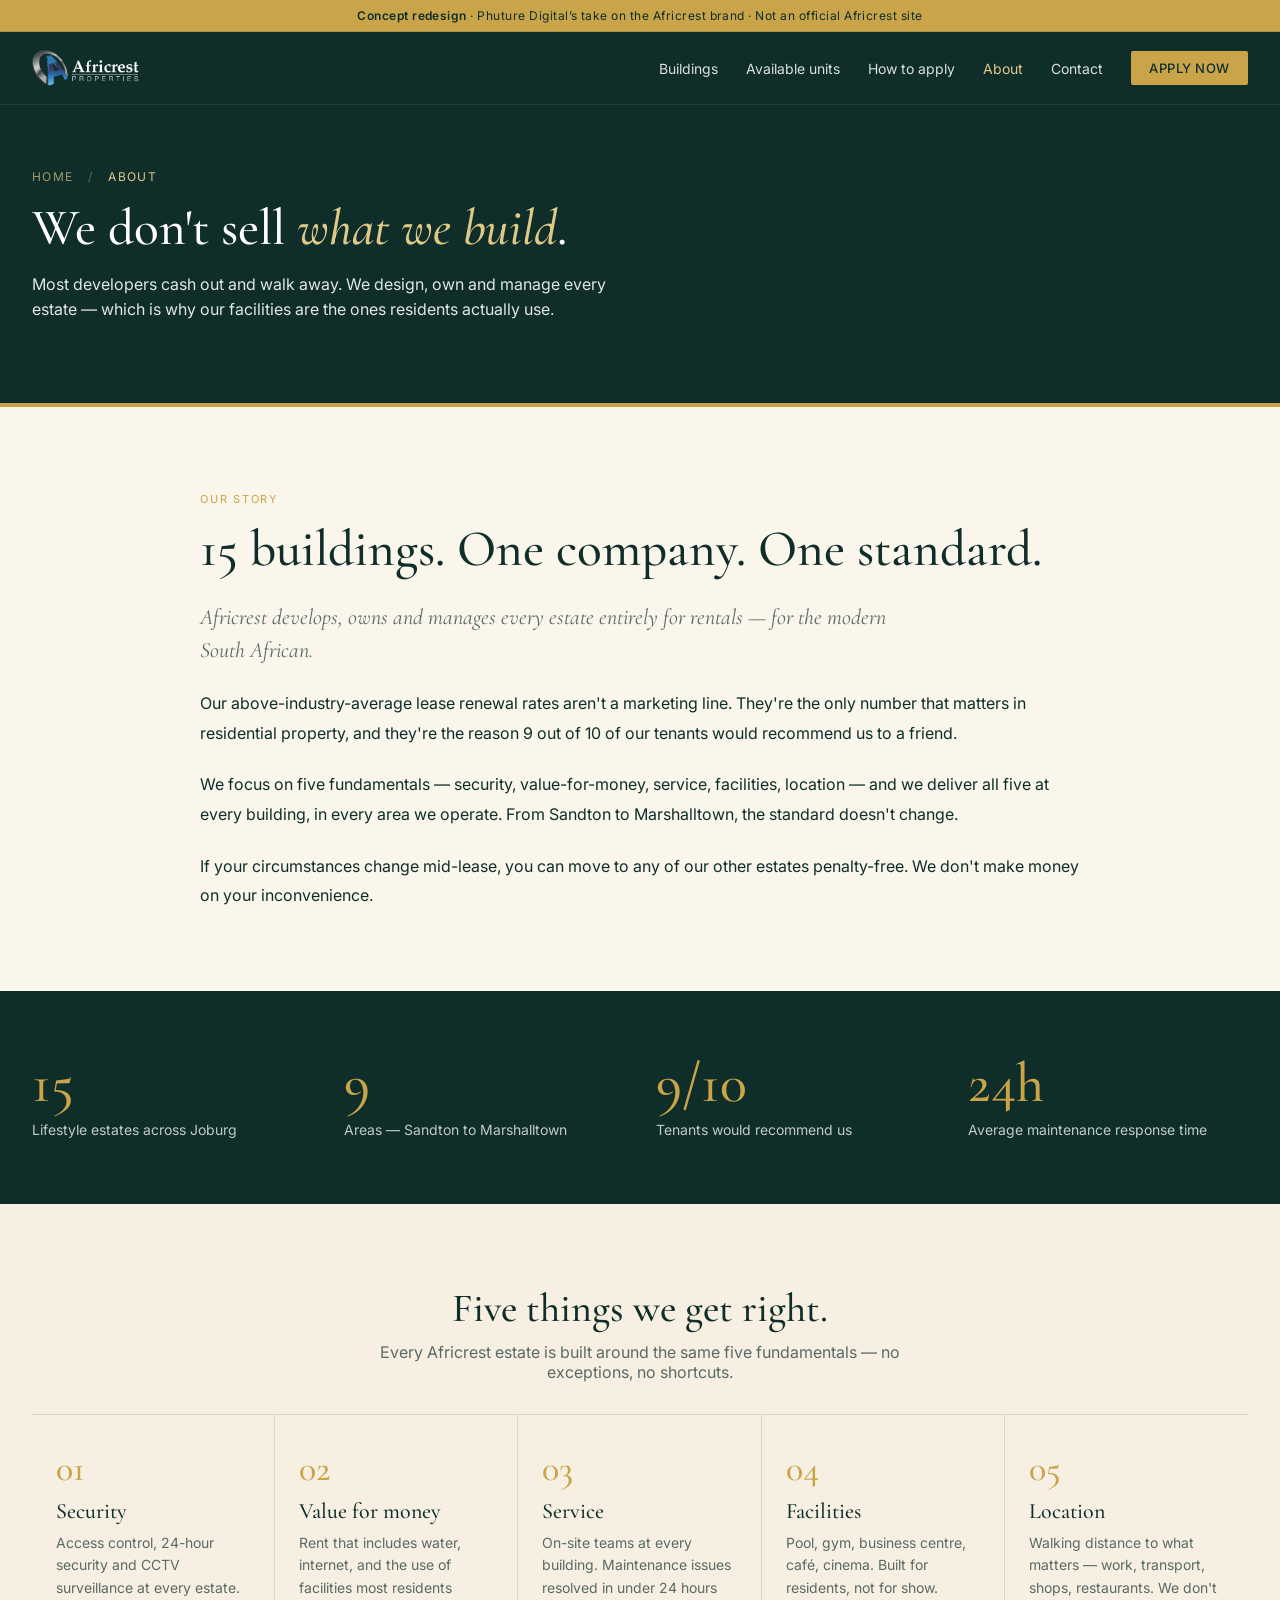
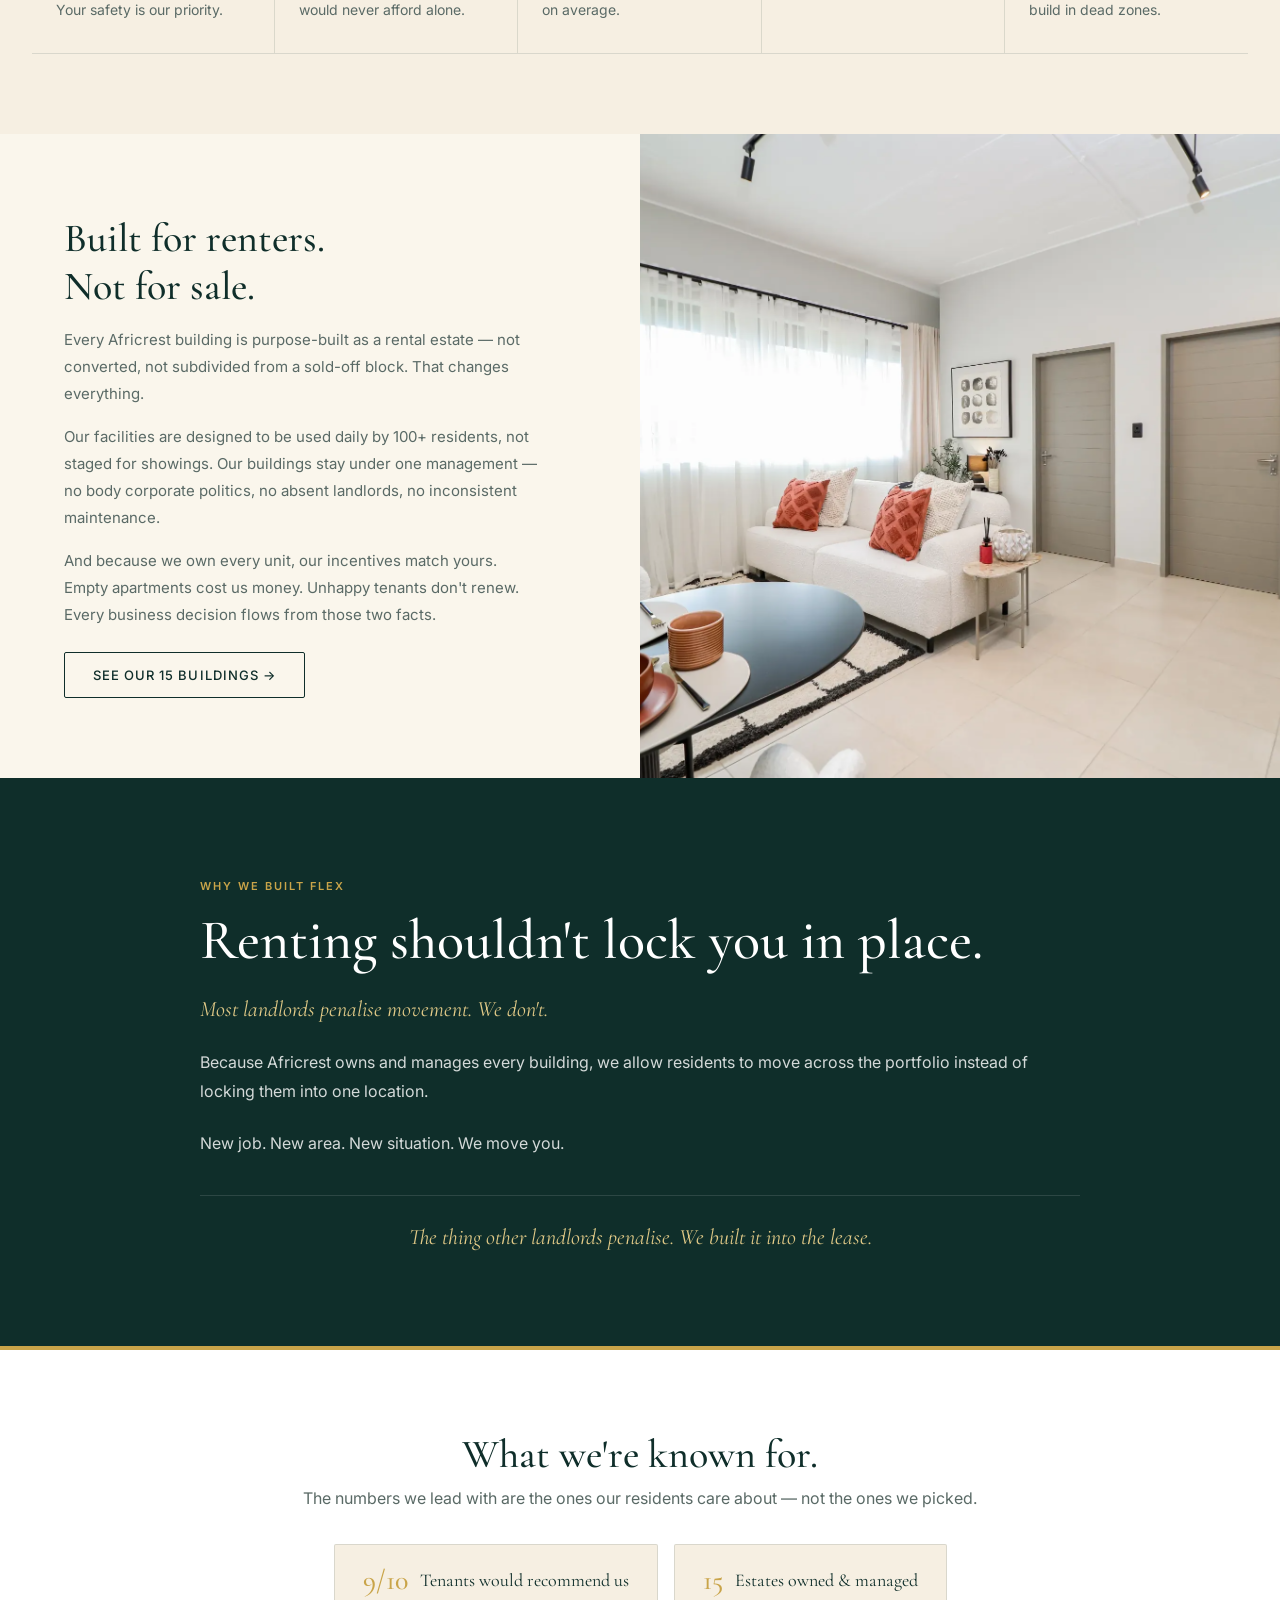
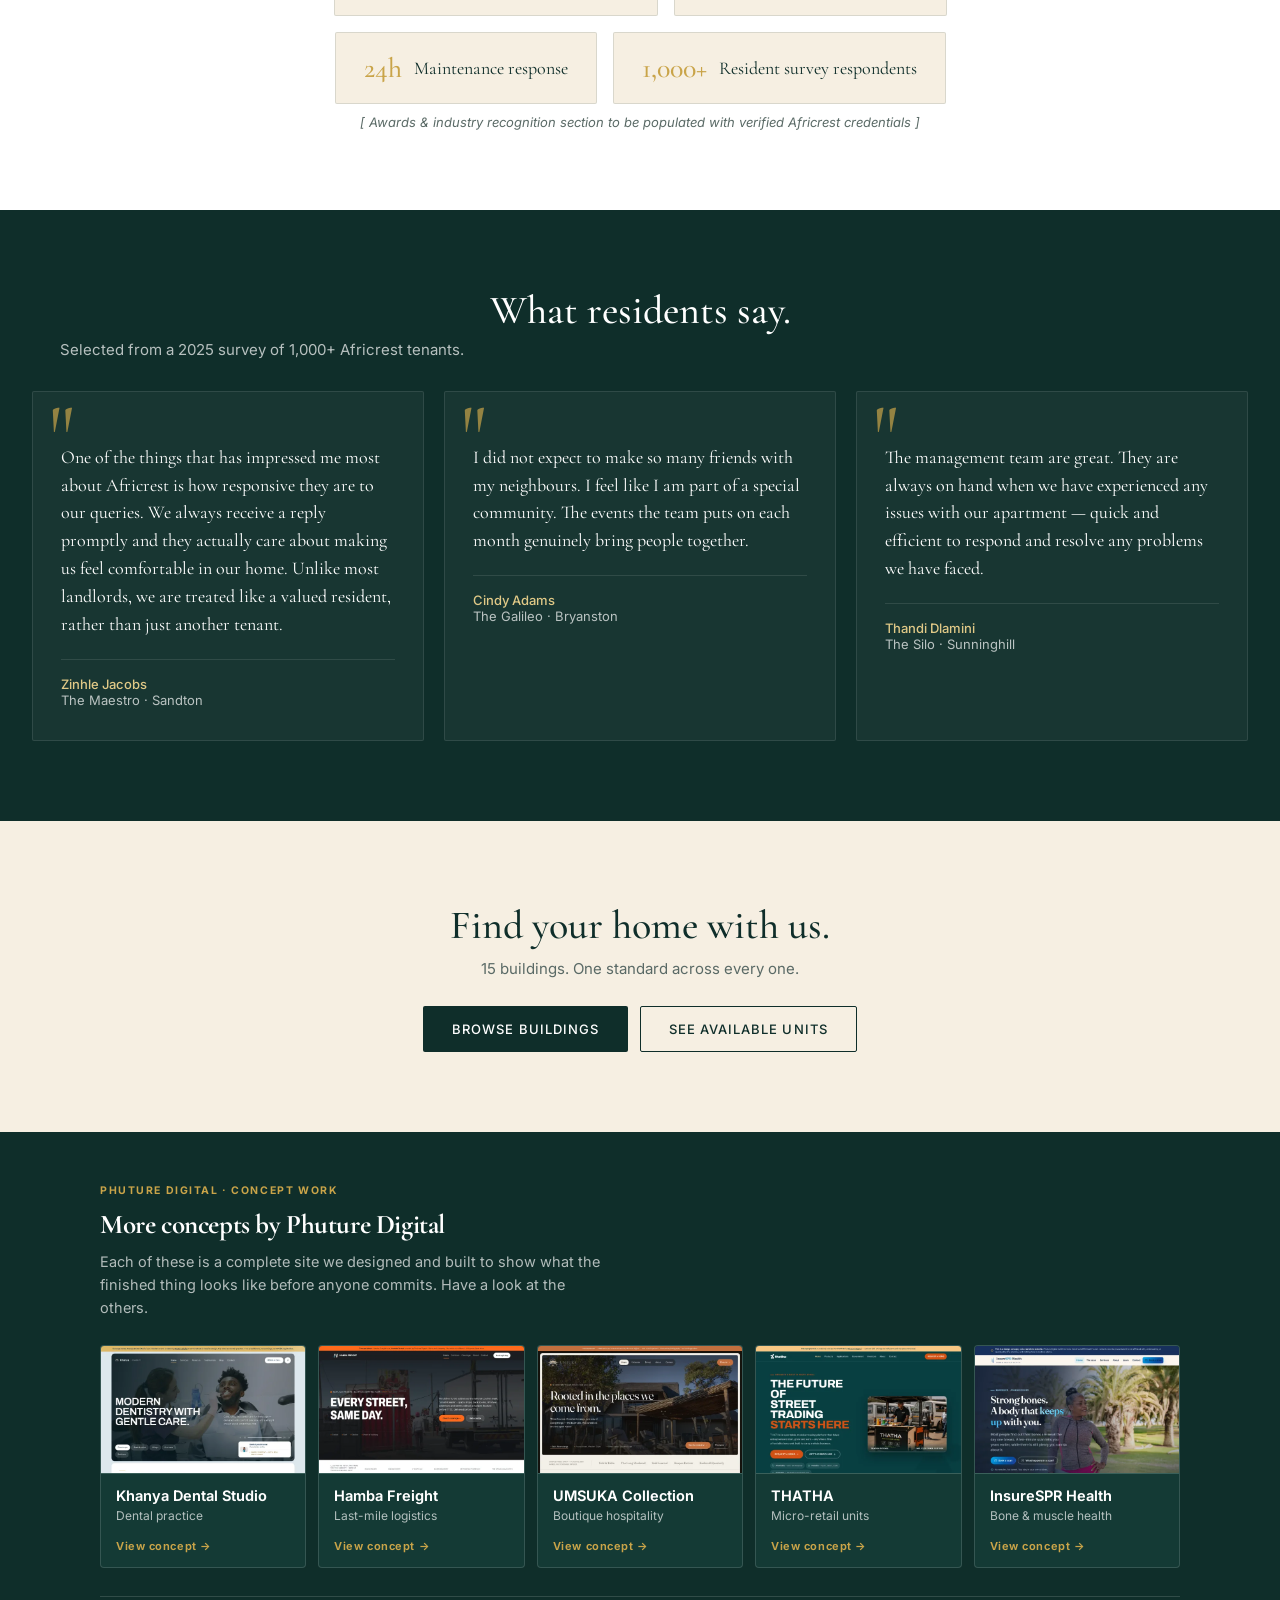
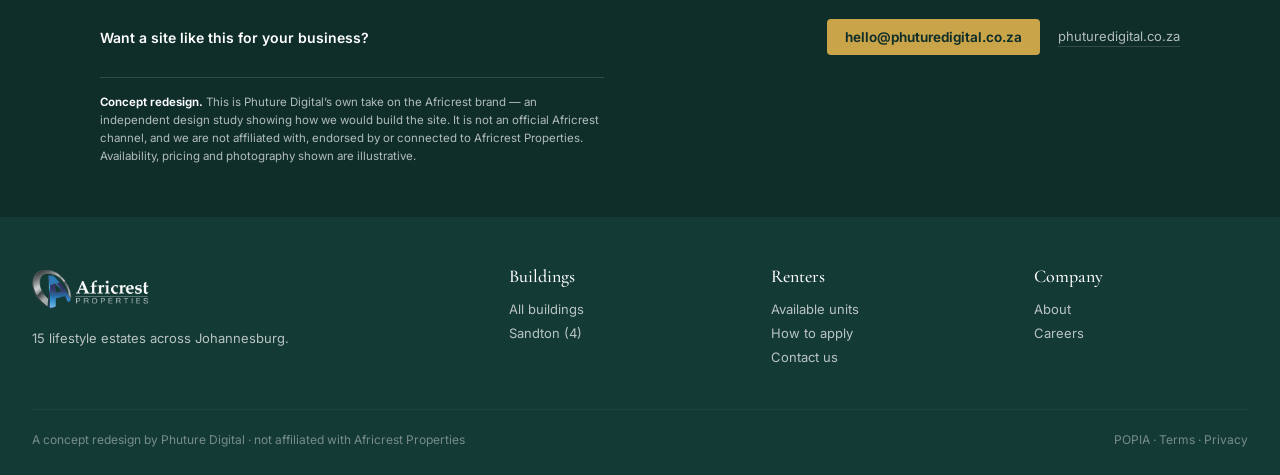
==== commit db34a929: "Add InsureSPR Health as the sixth concept in the network block InsureSPR Health is a bone and muscle" ====
--- a/about.html
+++ b/about.html
@@ -256,6 +256,9 @@
 
 
 
+
+
+
 <!-- pd-network:start -->
 <section class="pd-network" aria-labelledby="pd-network-title">
   <div class="pd-network-inner">
@@ -302,7 +305,18 @@
                  width="640" height="400" loading="lazy" decoding="async">
             <span class="pd-network-body">
               <span class="pd-network-name">THATHA</span>
-              <span class="pd-network-sector">Modular trading units</span>
+              <span class="pd-network-sector">Micro-retail units</span>
+              <span class="pd-network-go">View concept &rarr;</span>
+            </span>
+          </a>
+        </li>
+        <li class="pd-network-card">
+          <a href="https://insurespr-concept.phuturedigital.co.za">
+            <img class="pd-network-thumb" src="/pd-concepts/insurespr.webp" alt=""
+                 width="640" height="400" loading="lazy" decoding="async">
+            <span class="pd-network-body">
+              <span class="pd-network-name">InsureSPR Health</span>
+              <span class="pd-network-sector">Bone &amp; muscle health</span>
               <span class="pd-network-go">View concept &rarr;</span>
             </span>
           </a>
@@ -317,7 +331,6 @@
   </div>
 </section>
 <!-- pd-network:end -->
-
 <footer>
   <div class="foot-inner">
     <div>
--- a/styles.css
+++ b/styles.css
@@ -235,7 +235,10 @@
 }
 .pd-network-grid {
   list-style: none; margin: 0 0 28px; padding: 0;
-  display: grid; grid-template-columns: repeat(auto-fit, minmax(200px, 1fr)); gap: 12px;
+  /* 150px min keeps all four on one row on desktop (auto-fit collapses the empty
+     tracks), goes 2-up on phones instead of a ~1800px stack, and avoids the
+     awkward 3+1 wrap a 200px min produces around tablet width. */
+  display: grid; grid-template-columns: repeat(auto-fit, minmax(150px, 1fr)); gap: 12px;
 }
 .pd-network-card { margin: 0; }
 .pd-network-card a {
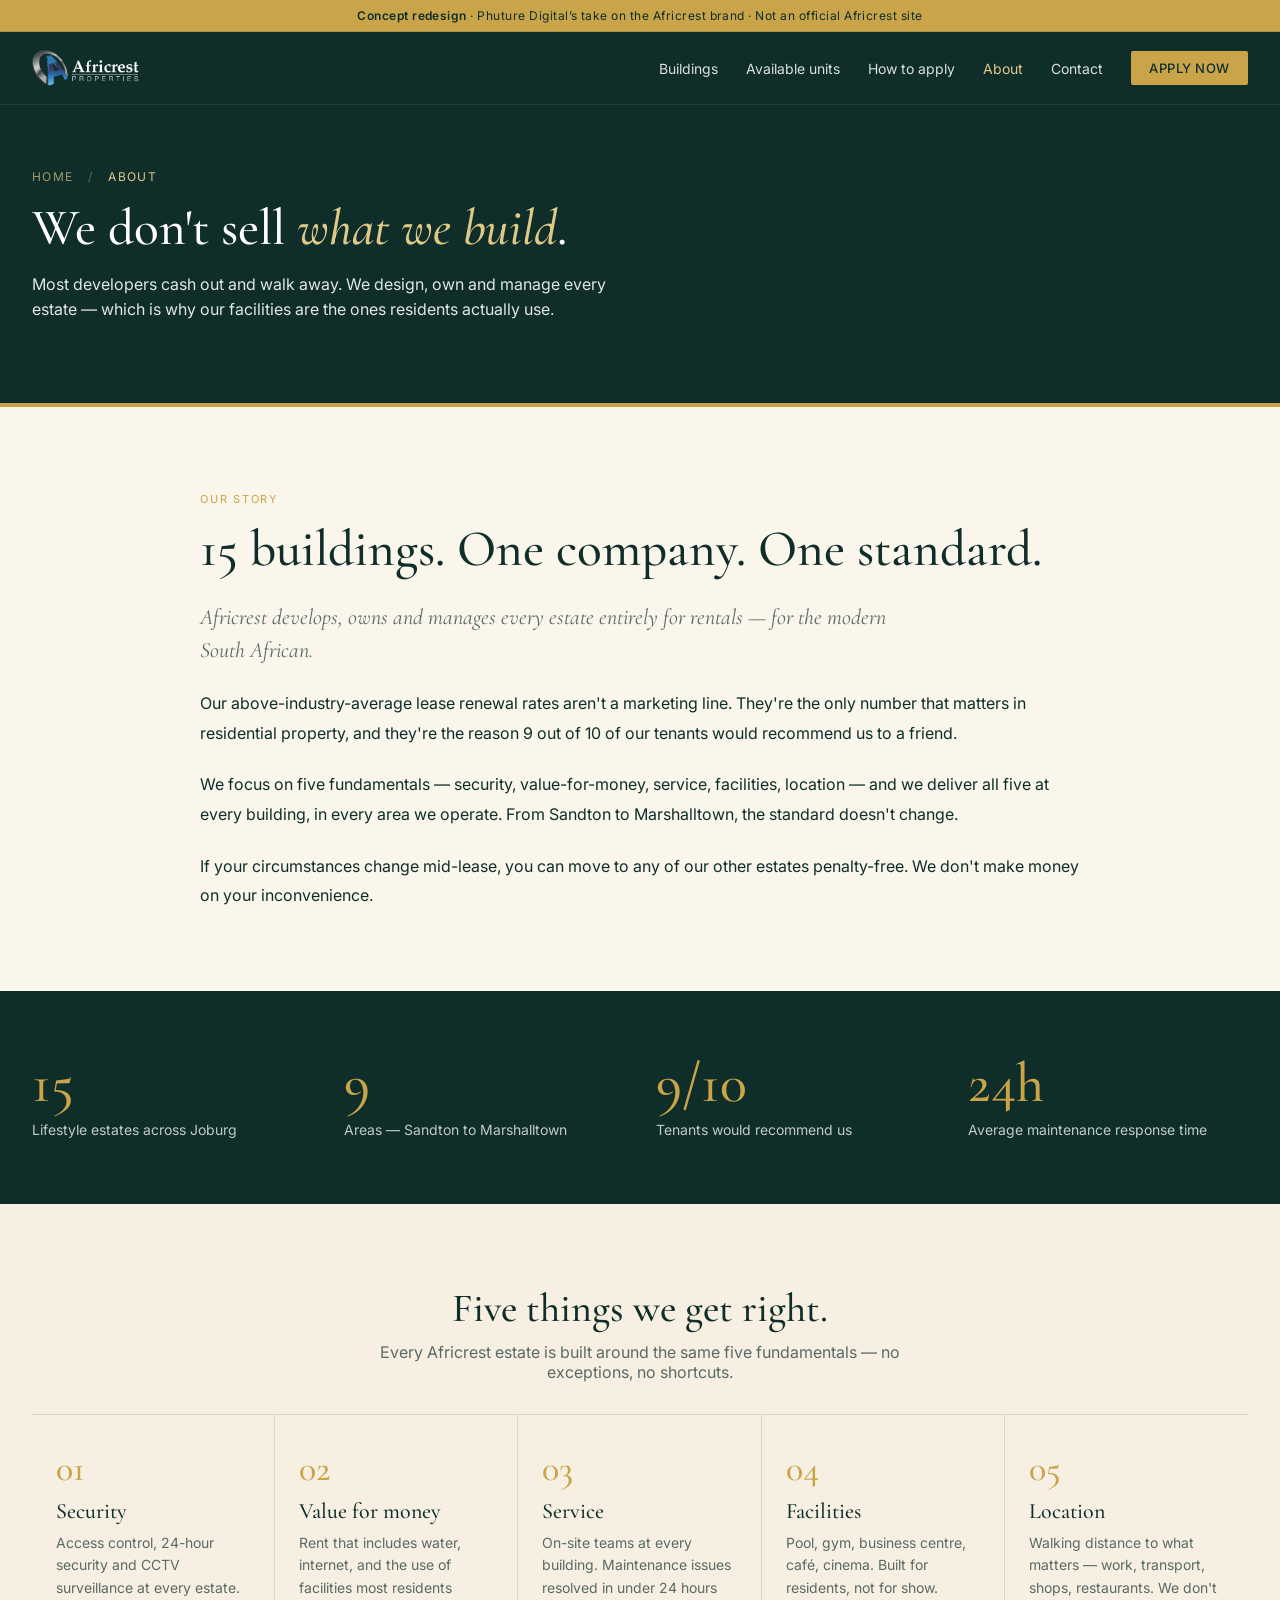
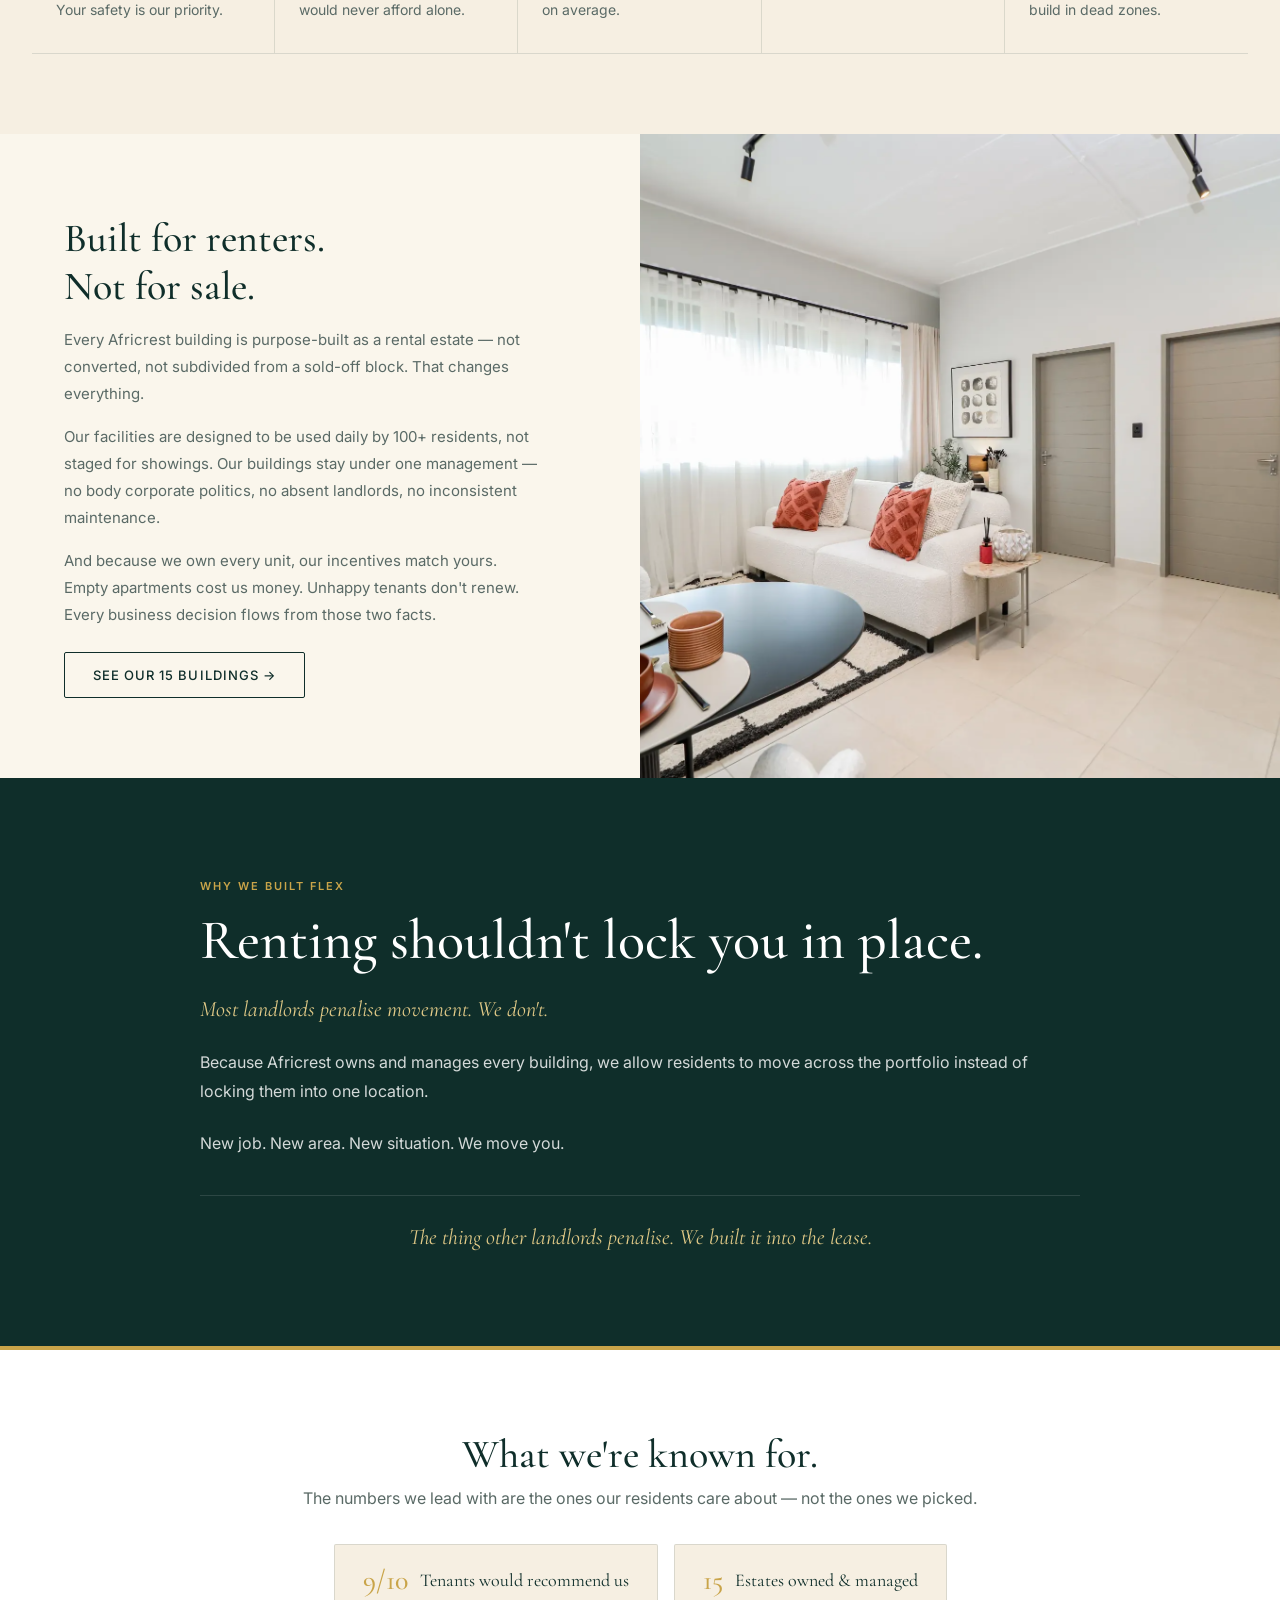
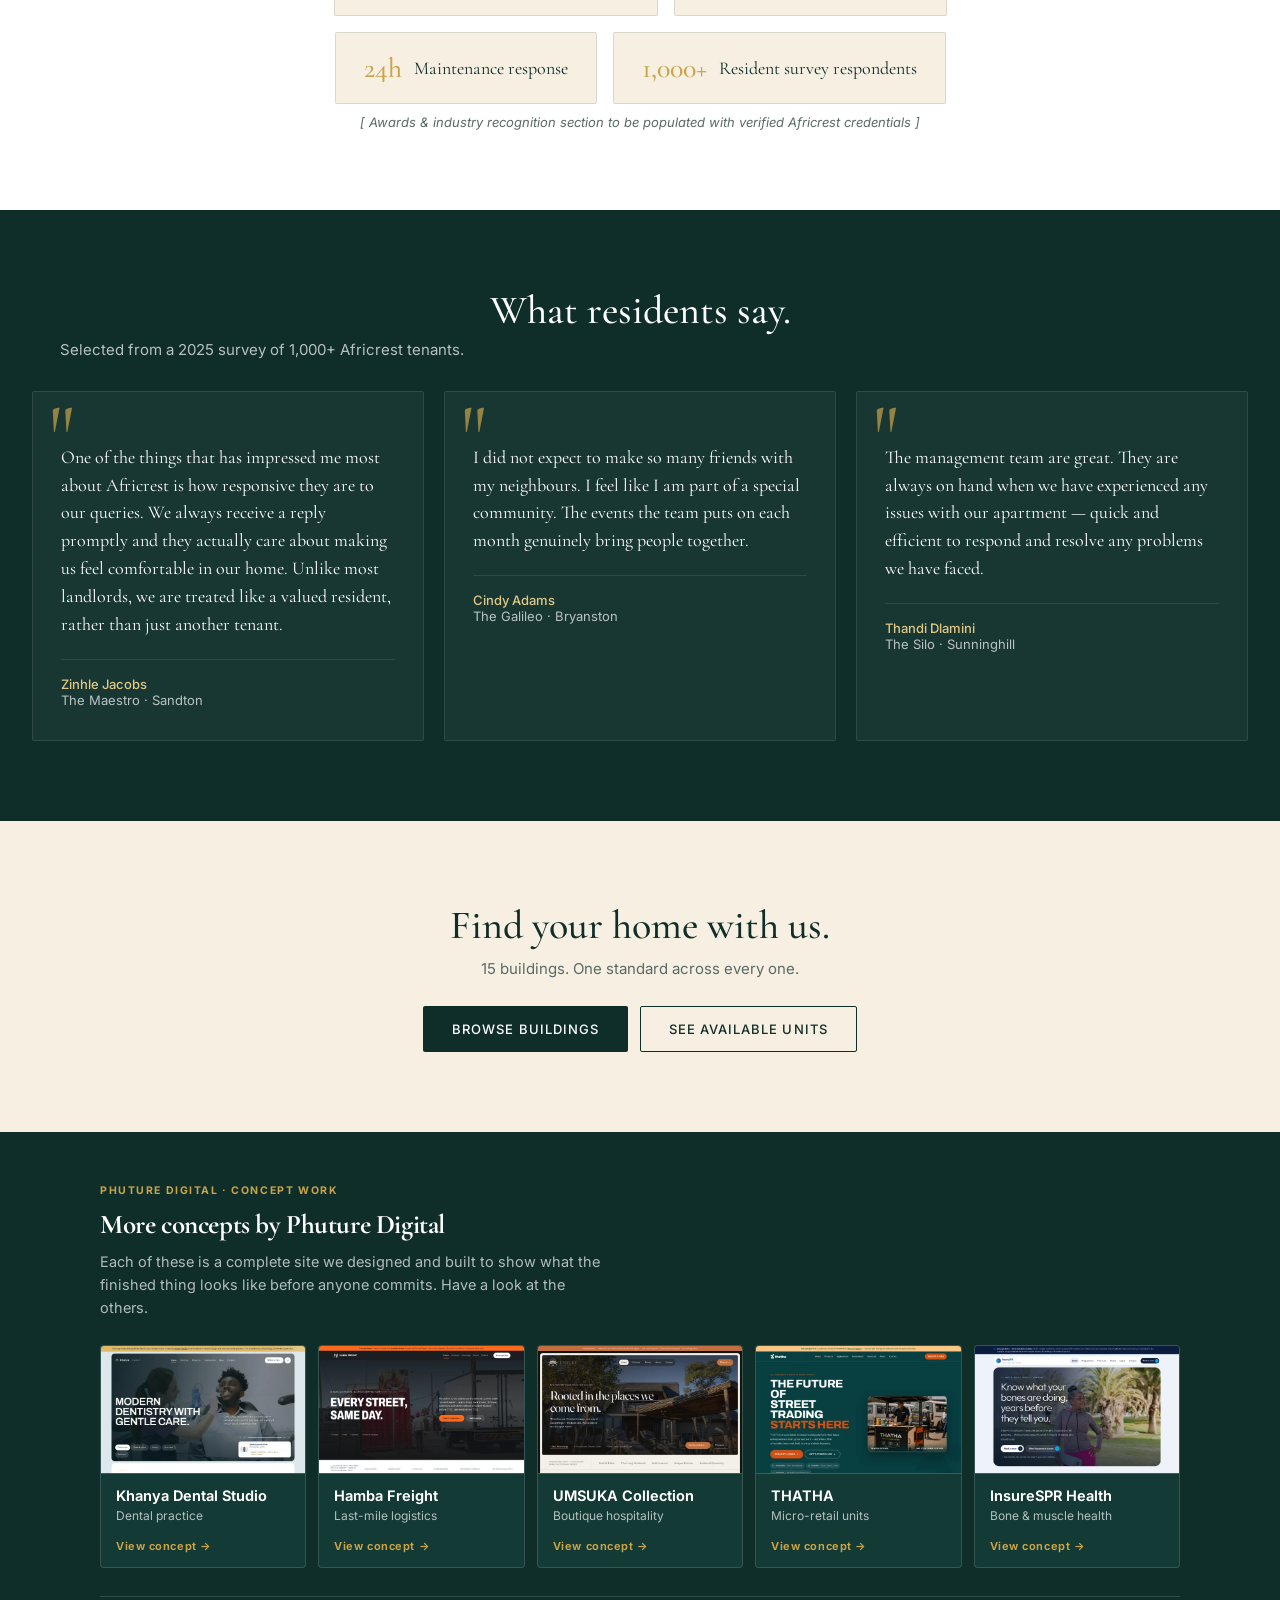
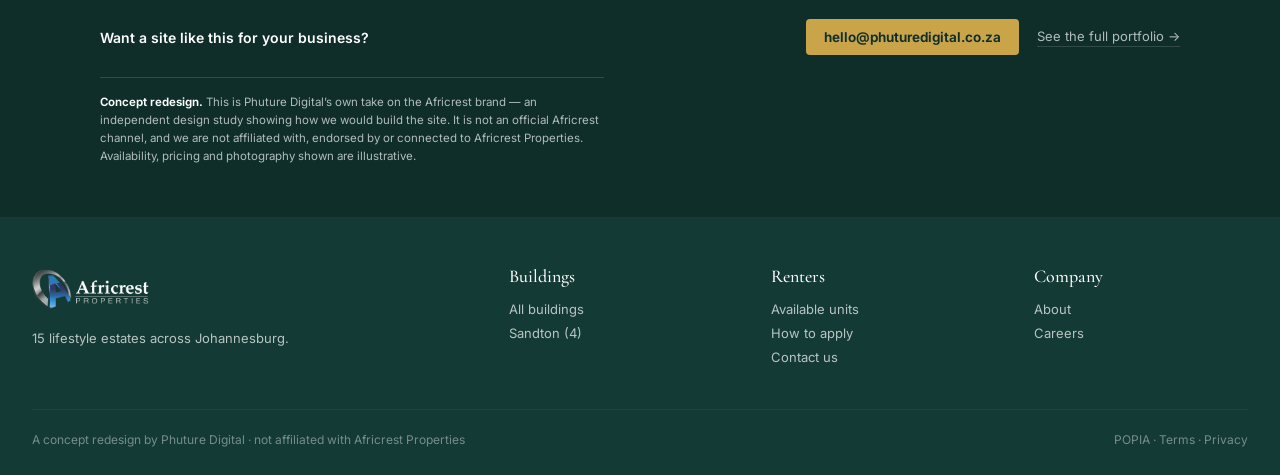
==== commit fa858f85: "chore: point the network block at the Phuture Digital portfolio The pd-network CTA linked the bare d" ====
--- a/about.html
+++ b/about.html
@@ -325,7 +325,7 @@
     <div class="pd-network-cta">
       <p>Want a site like this for your business?</p>
       <a class="pd-network-btn" href="mailto:hello@phuturedigital.co.za">hello@phuturedigital.co.za</a>
-      <a class="pd-network-link" href="https://www.phuturedigital.co.za" rel="noopener">phuturedigital.co.za</a>
+      <a class="pd-network-link" href="https://www.phuturedigital.co.za/portfolio" rel="noopener">See the full portfolio &rarr;</a>
     </div>
     <p class="pd-network-mark"><strong>Concept redesign.</strong> This is Phuture Digital&rsquo;s own take on the Africrest brand &mdash; an independent design study showing how we would build the site. It is not an official Africrest channel, and we are not affiliated with, endorsed by or connected to Africrest Properties. Availability, pricing and photography shown are illustrative.</p>
   </div>
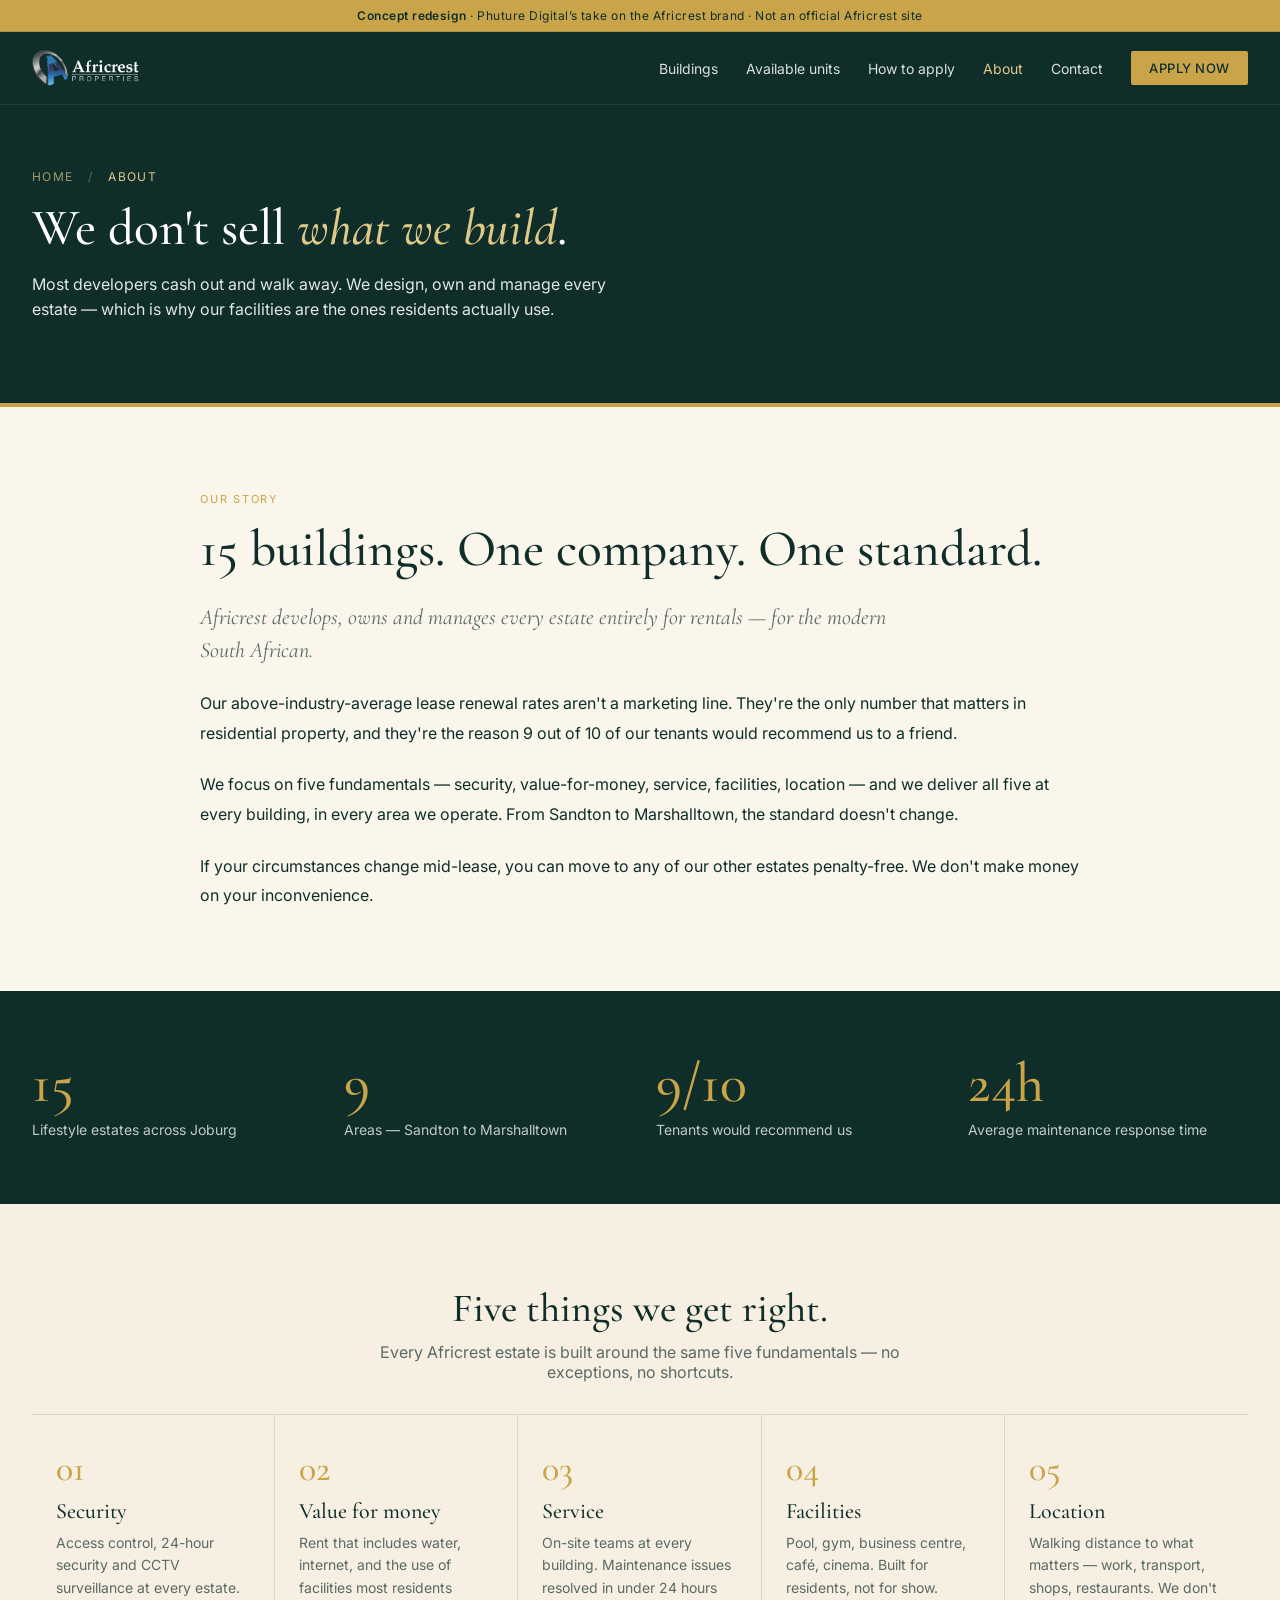
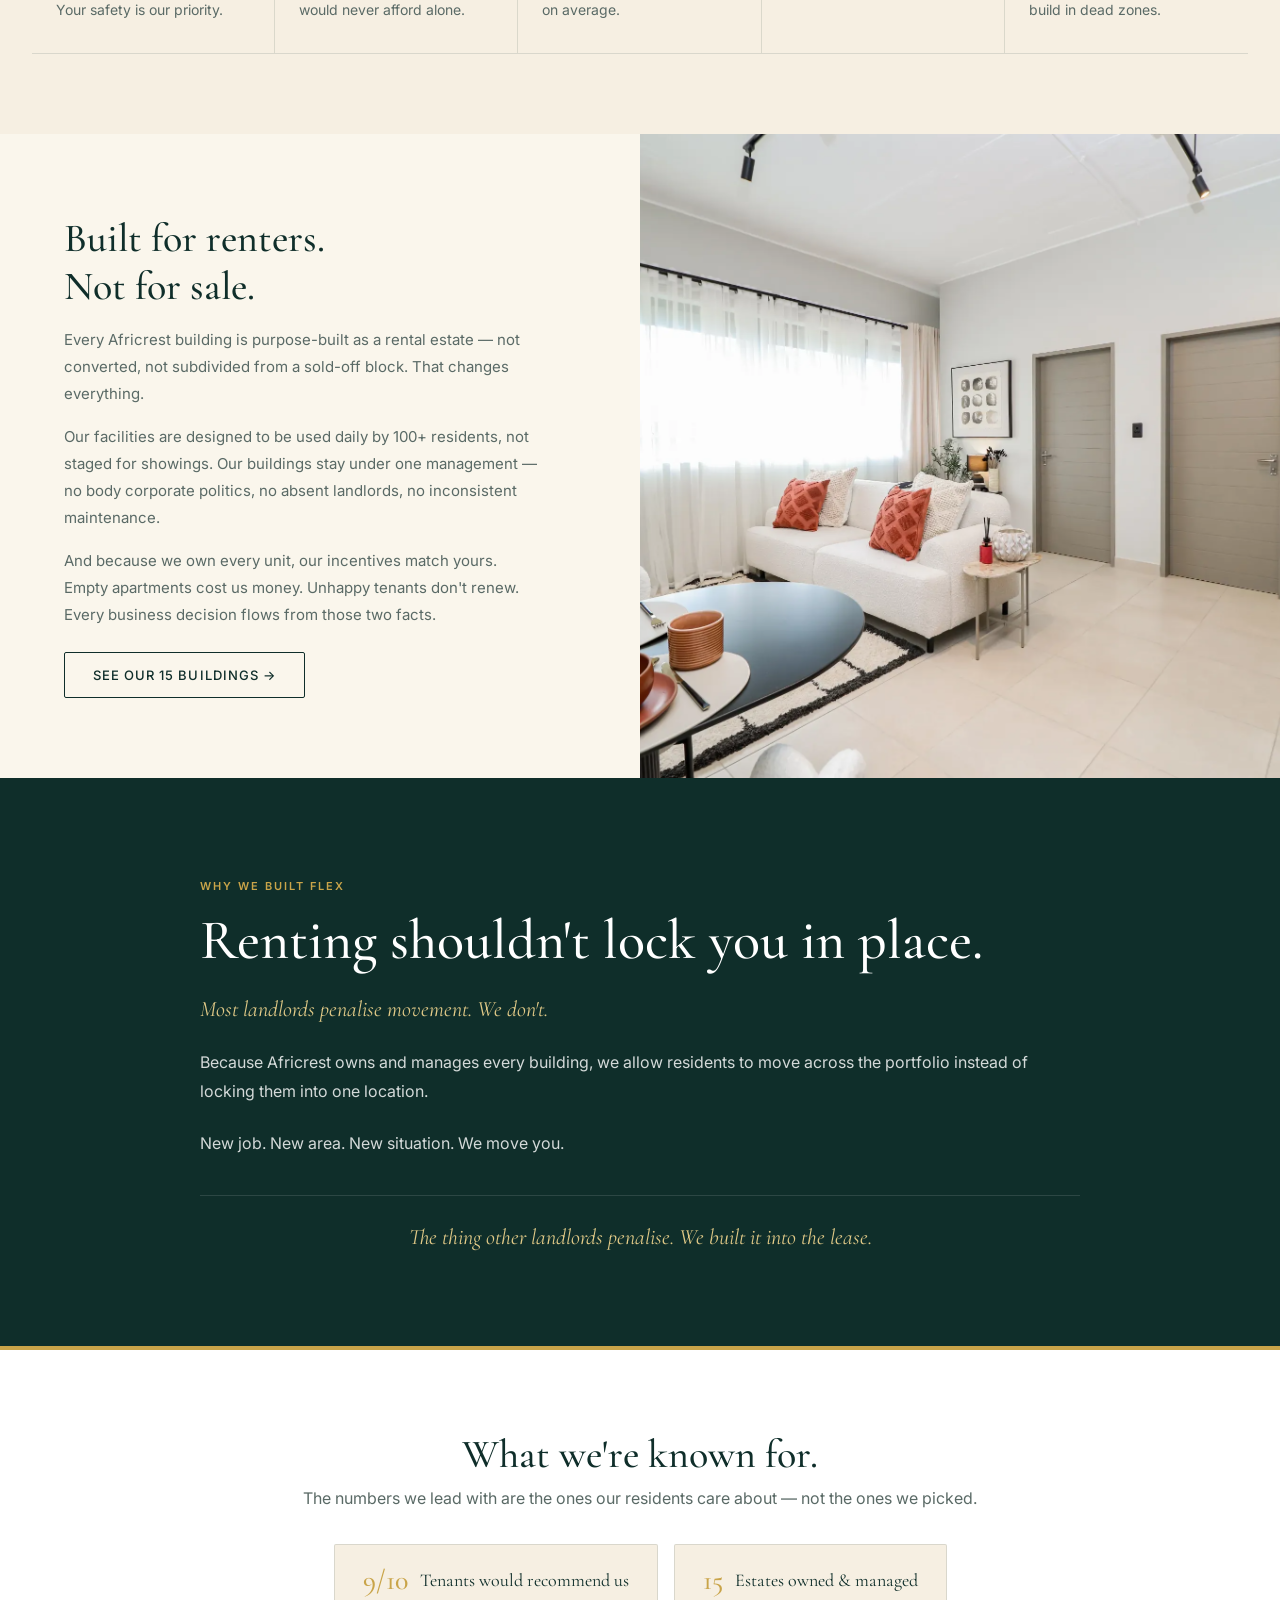
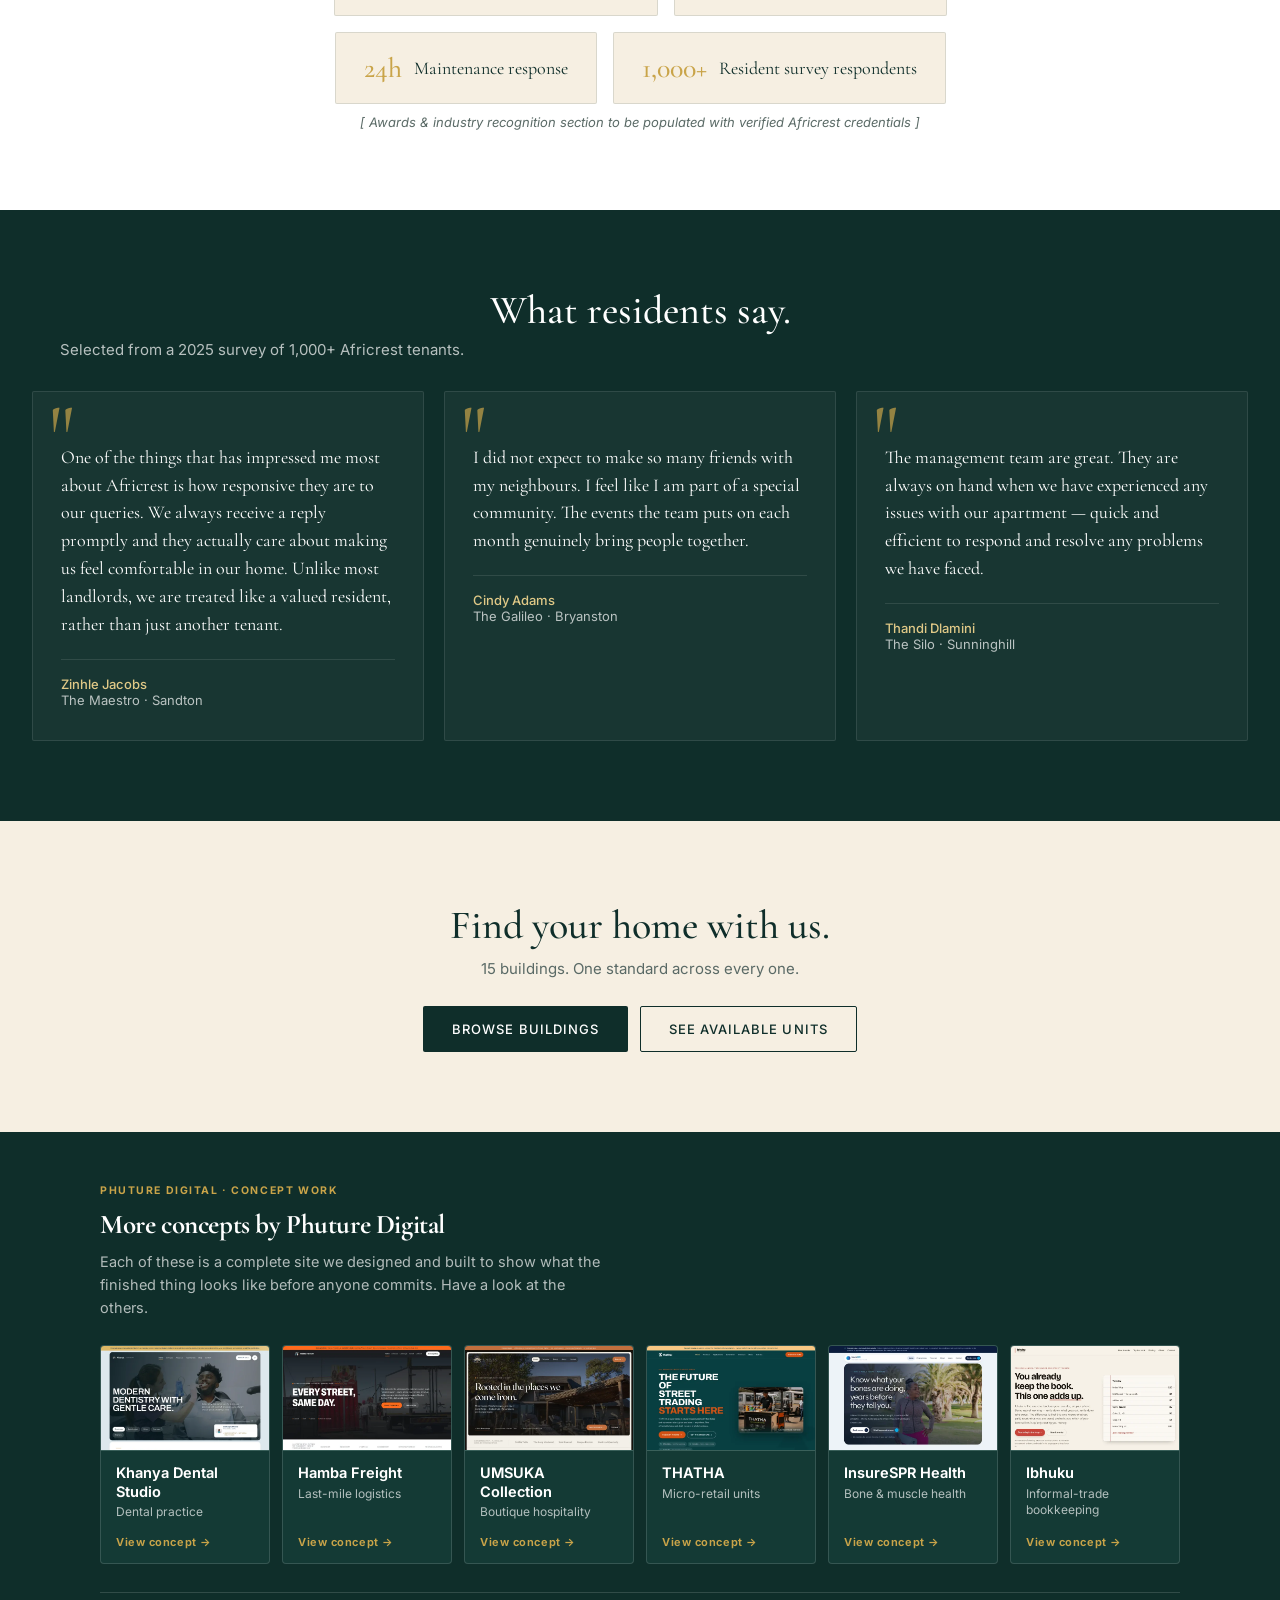
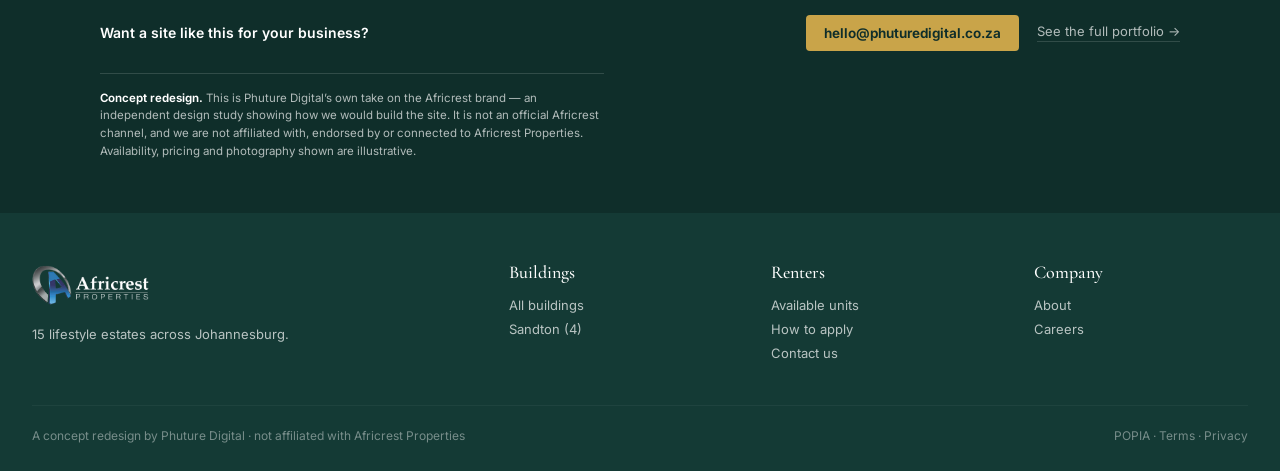
==== commit a4efe93c: "Add Ibhuku to the concept network Seventh concept site: an invented informal-trade bookkeeping produ" ====
--- a/about.html
+++ b/about.html
@@ -321,6 +321,17 @@
             </span>
           </a>
         </li>
+        <li class="pd-network-card">
+          <a href="https://ibhuku-concept.phuturedigital.co.za">
+            <img class="pd-network-thumb" src="/pd-concepts/ibhuku.webp" alt=""
+                 width="640" height="400" loading="lazy" decoding="async">
+            <span class="pd-network-body">
+              <span class="pd-network-name">Ibhuku</span>
+              <span class="pd-network-sector">Informal-trade bookkeeping</span>
+              <span class="pd-network-go">View concept &rarr;</span>
+            </span>
+          </a>
+        </li>
     </ul>
     <div class="pd-network-cta">
       <p>Want a site like this for your business?</p>
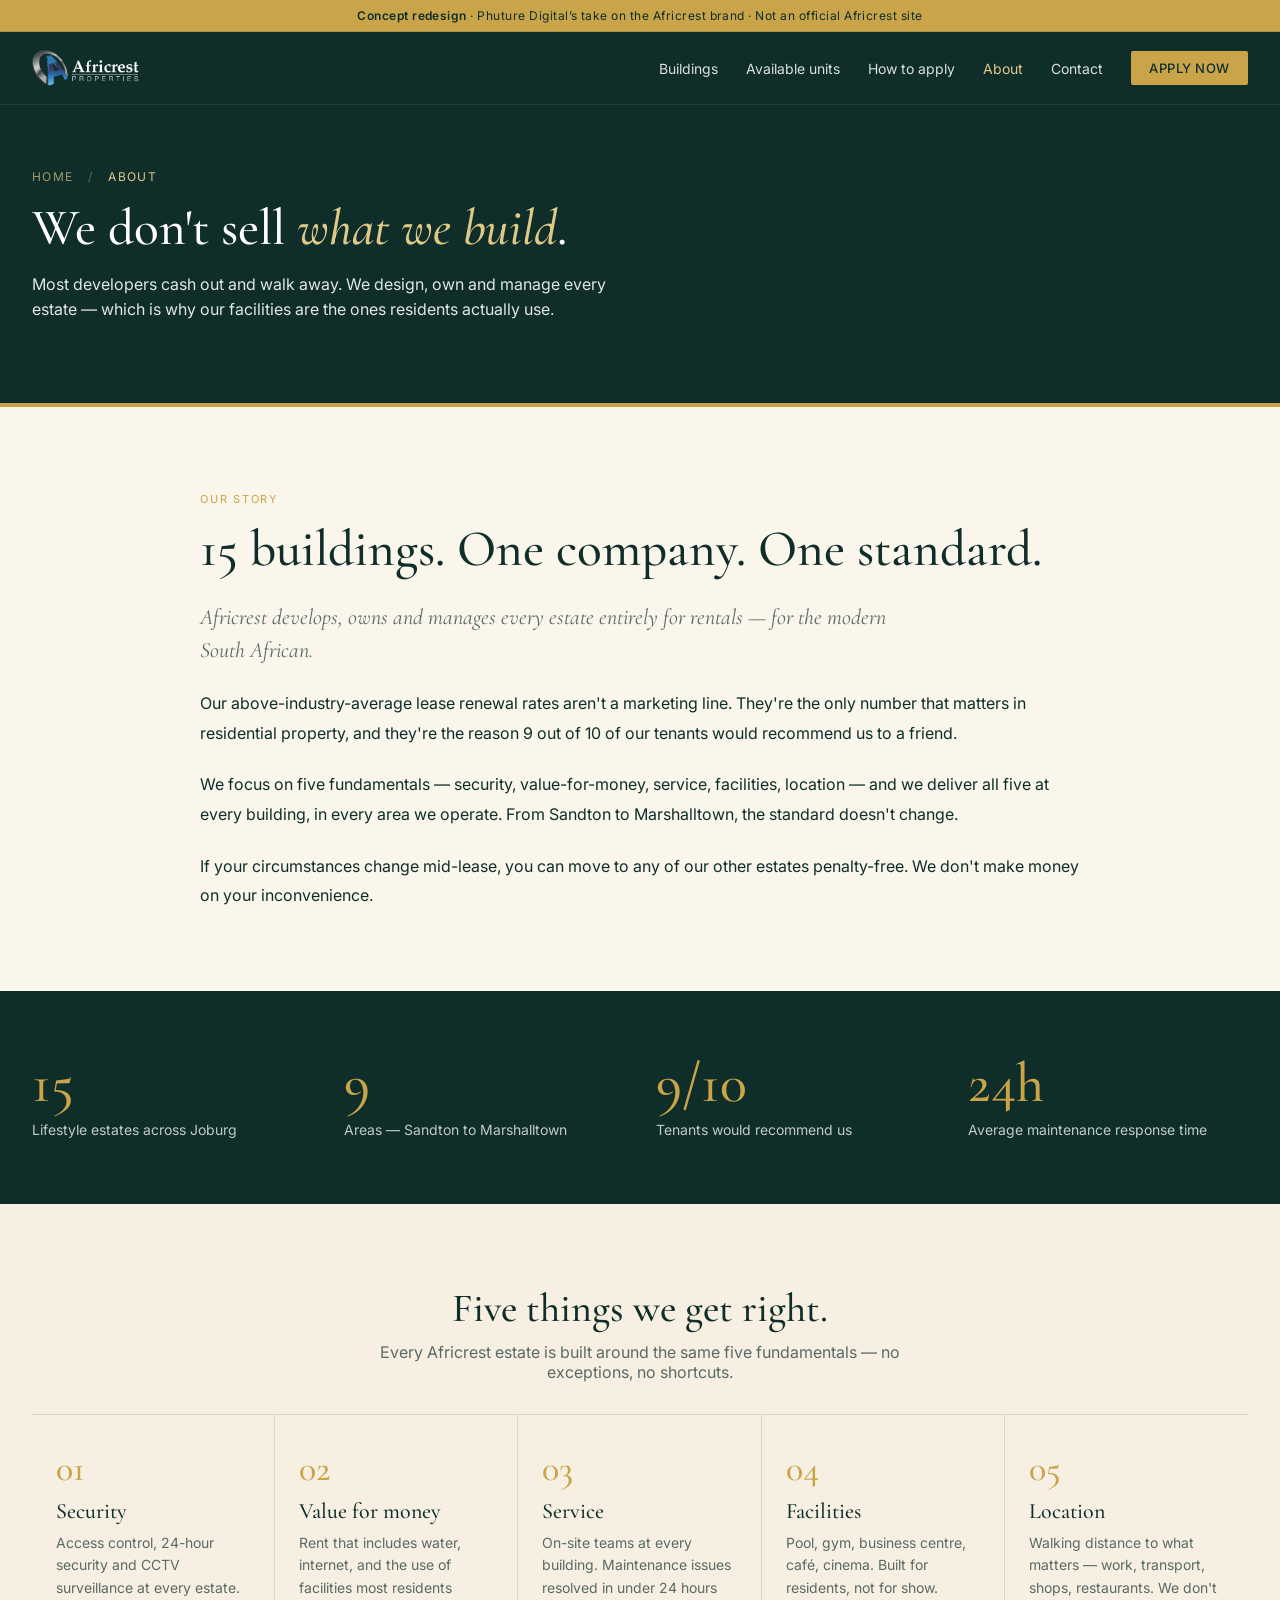
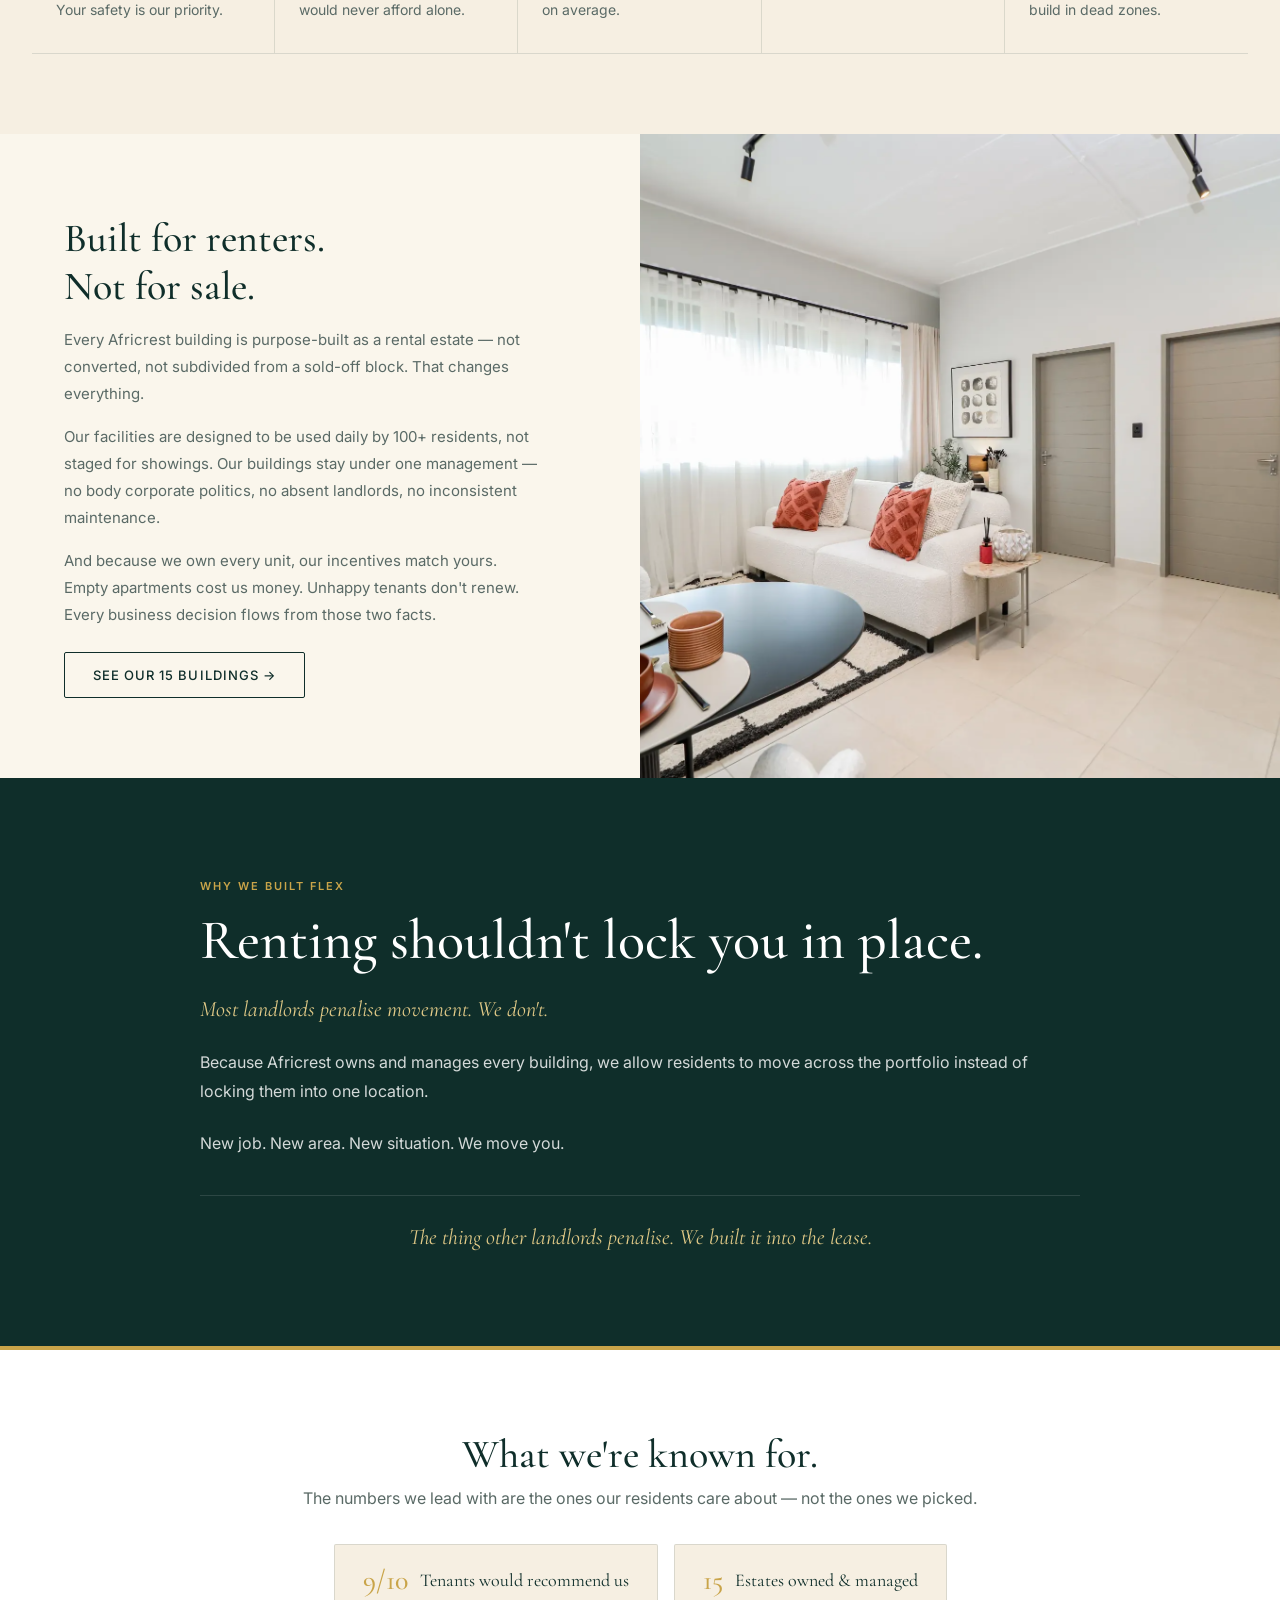
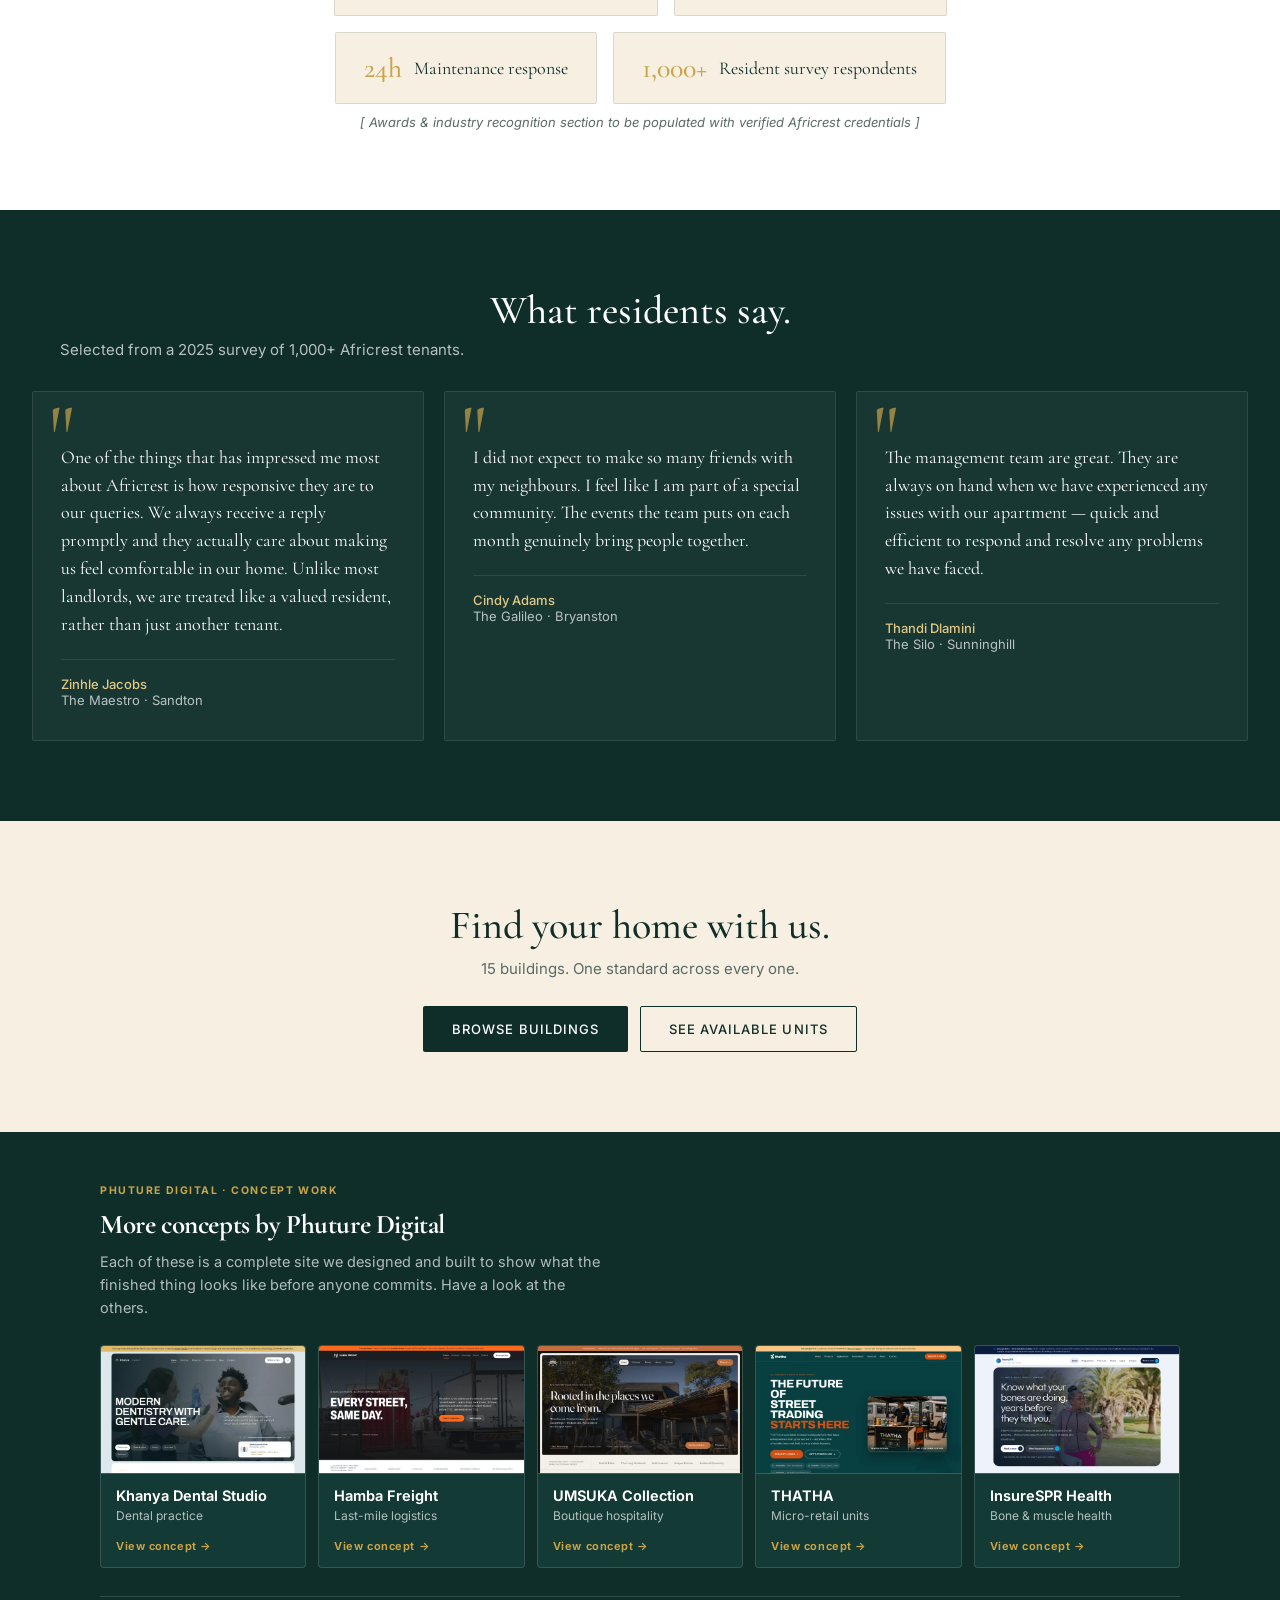
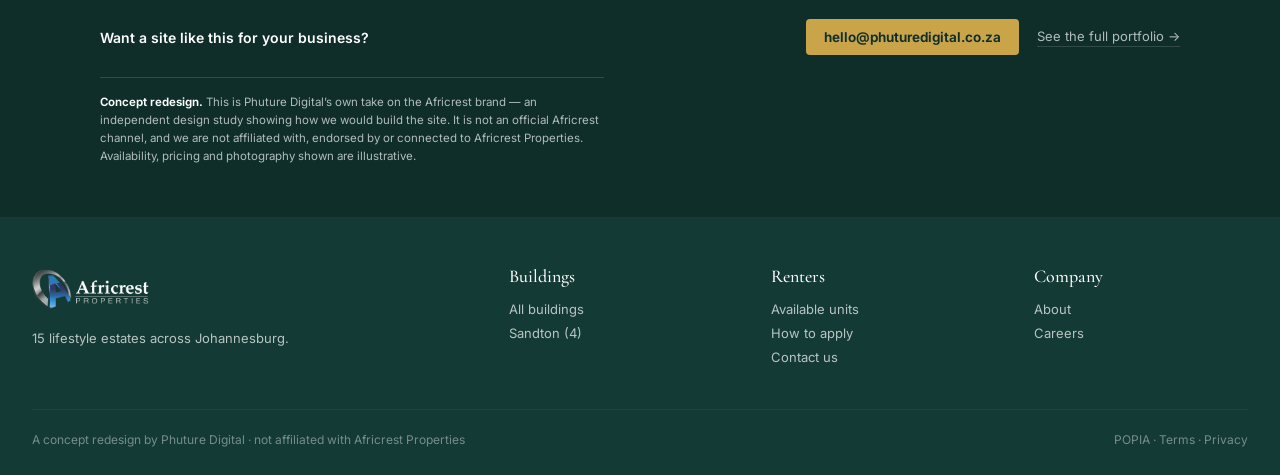
==== commit 7d04db67: "Revert: remove Ibhuku from the concept network The Ibhuku concept has been retired. Removes its card" ====
--- a/about.html
+++ b/about.html
@@ -321,17 +321,6 @@
             </span>
           </a>
         </li>
-        <li class="pd-network-card">
-          <a href="https://ibhuku-concept.phuturedigital.co.za">
-            <img class="pd-network-thumb" src="/pd-concepts/ibhuku.webp" alt=""
-                 width="640" height="400" loading="lazy" decoding="async">
-            <span class="pd-network-body">
-              <span class="pd-network-name">Ibhuku</span>
-              <span class="pd-network-sector">Informal-trade bookkeeping</span>
-              <span class="pd-network-go">View concept &rarr;</span>
-            </span>
-          </a>
-        </li>
     </ul>
     <div class="pd-network-cta">
       <p>Want a site like this for your business?</p>
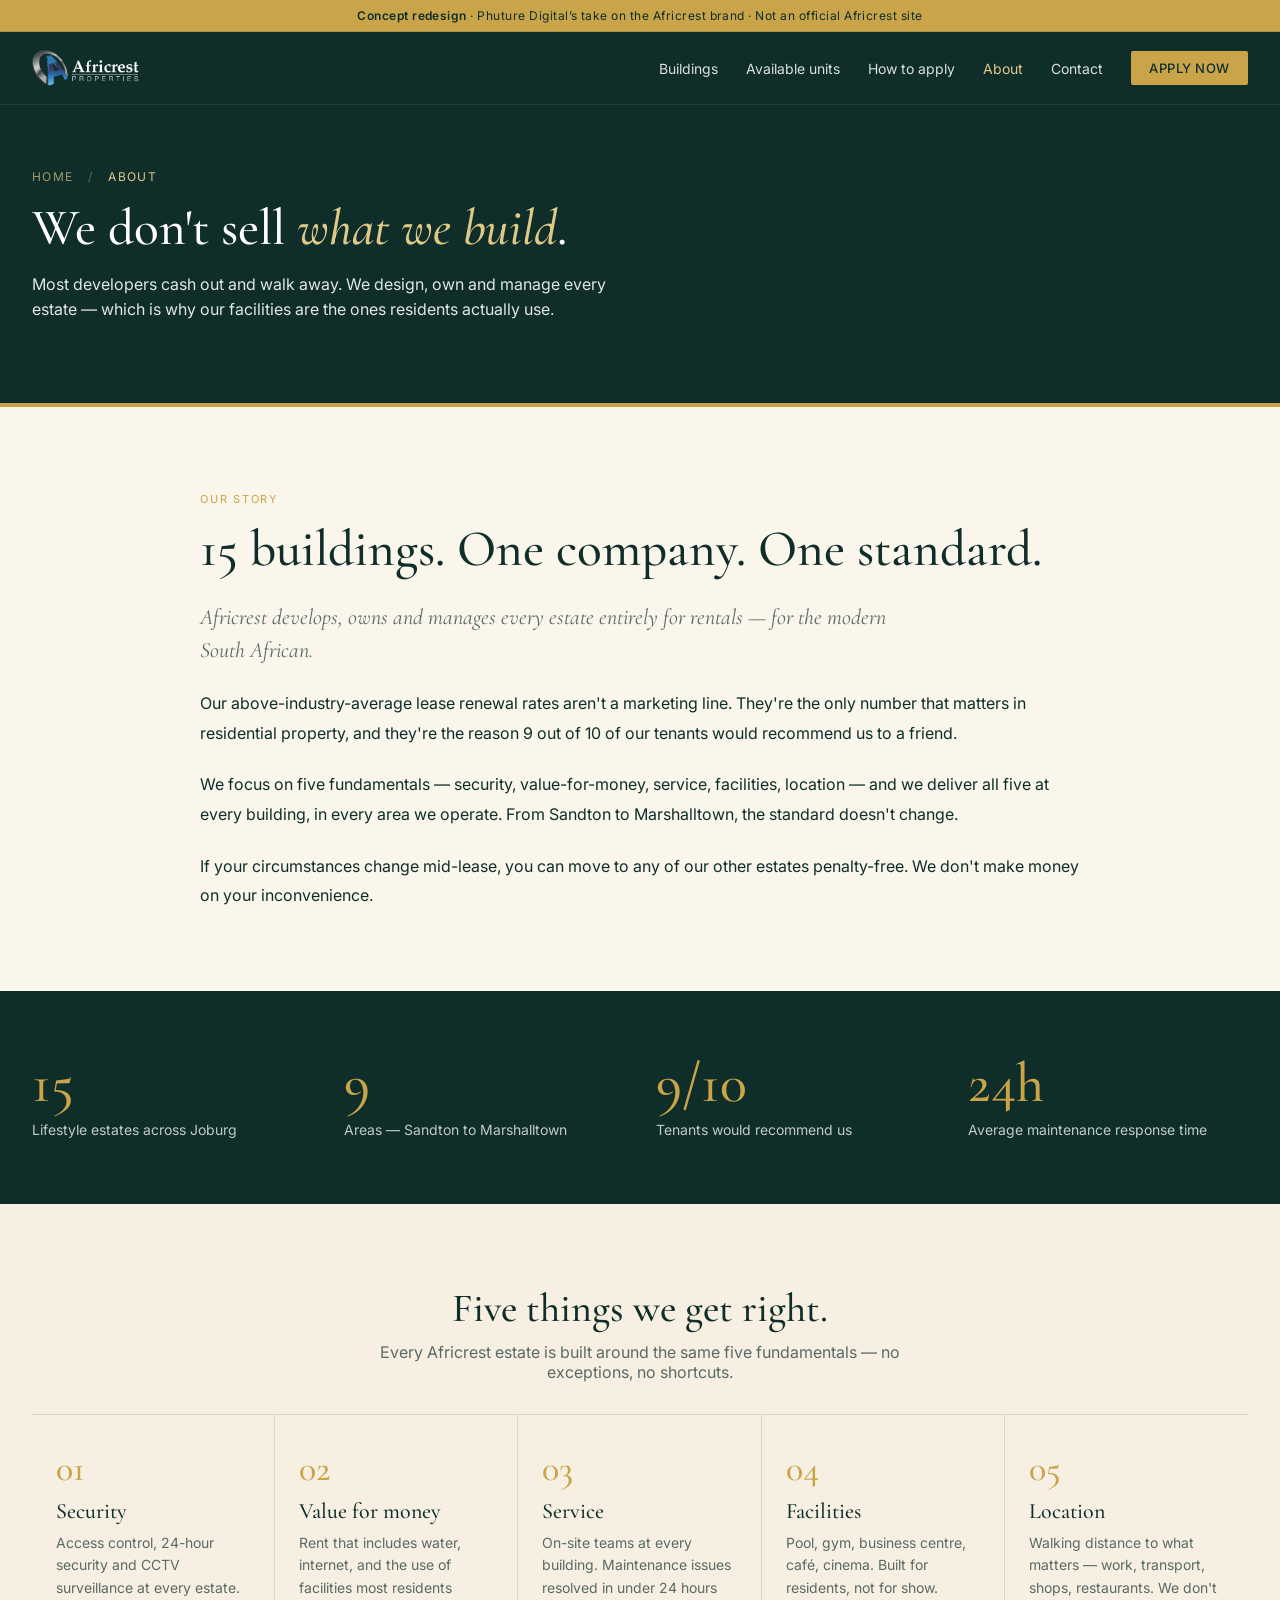
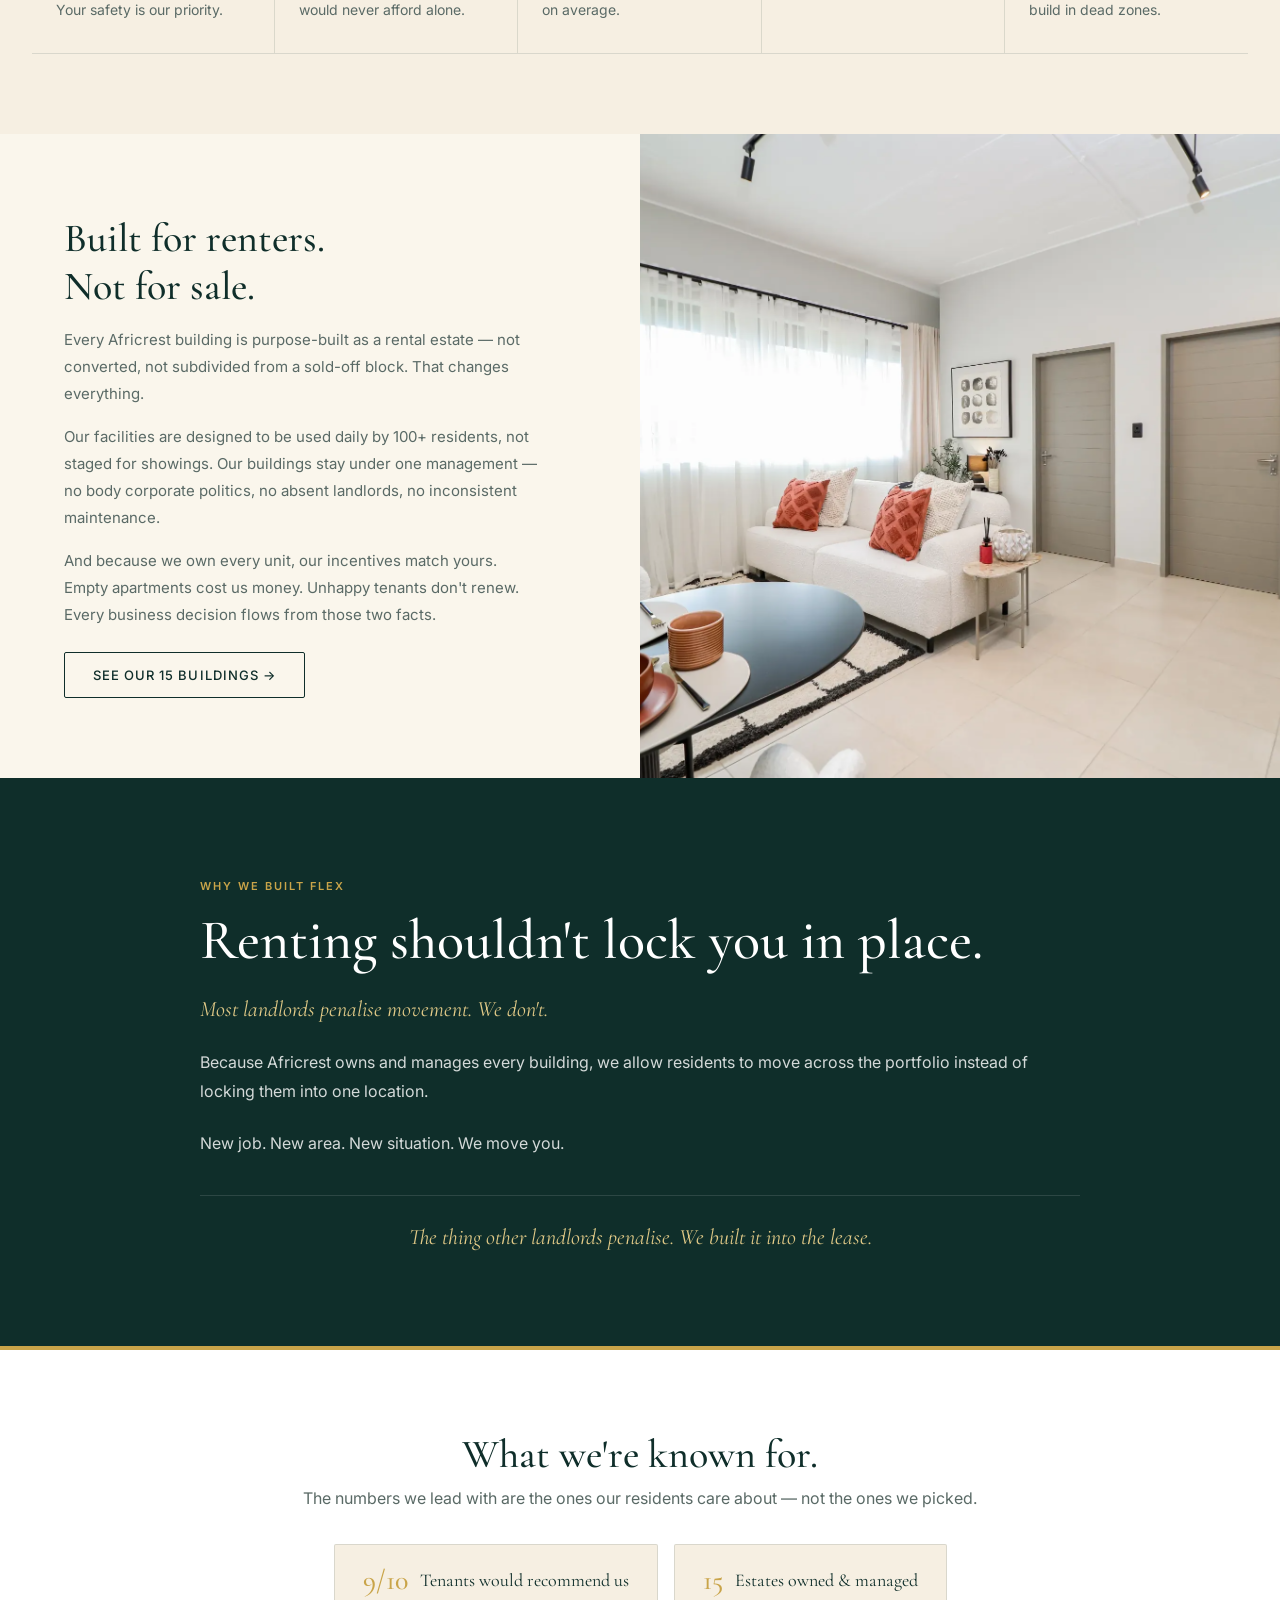
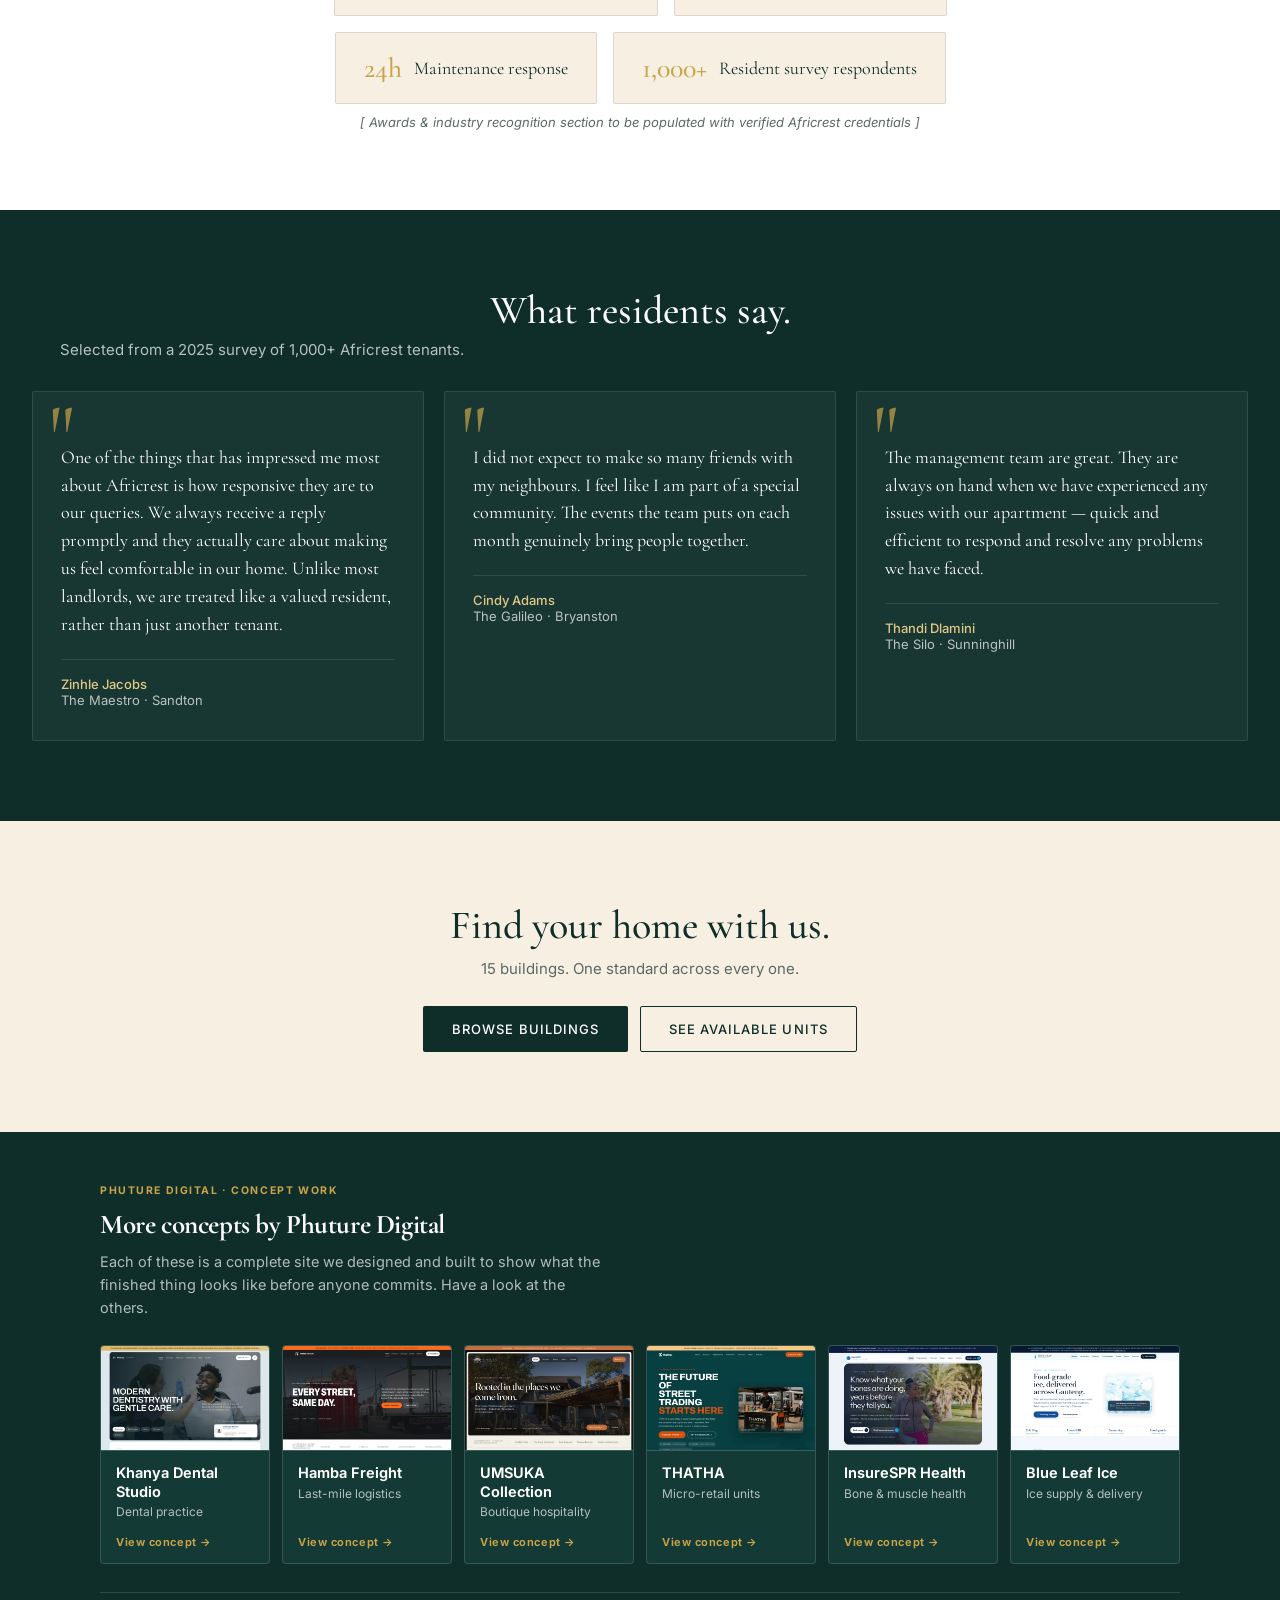
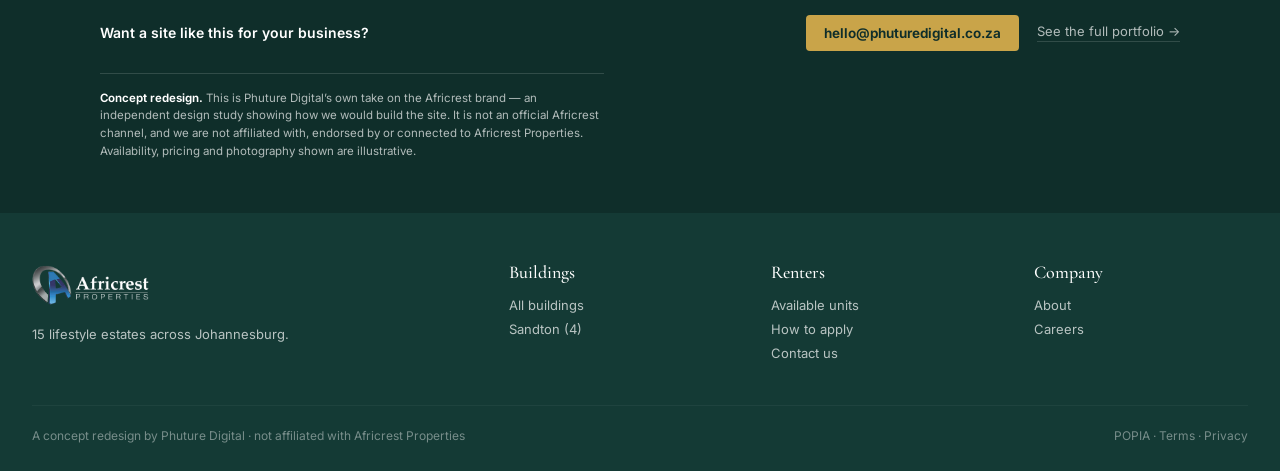
==== commit e950fb28: "Add Blue Leaf Ice to the concept network Seventh concept site joins the cross-link block: Blue Leaf " ====
--- a/about.html
+++ b/about.html
@@ -259,6 +259,7 @@
 
 
 
+
 <!-- pd-network:start -->
 <section class="pd-network" aria-labelledby="pd-network-title">
   <div class="pd-network-inner">
@@ -321,6 +322,17 @@
             </span>
           </a>
         </li>
+        <li class="pd-network-card">
+          <a href="https://blueleaf-concept.phuturedigital.co.za">
+            <img class="pd-network-thumb" src="/pd-concepts/blueleaf.webp" alt=""
+                 width="640" height="400" loading="lazy" decoding="async">
+            <span class="pd-network-body">
+              <span class="pd-network-name">Blue Leaf Ice</span>
+              <span class="pd-network-sector">Ice supply &amp; delivery</span>
+              <span class="pd-network-go">View concept &rarr;</span>
+            </span>
+          </a>
+        </li>
     </ul>
     <div class="pd-network-cta">
       <p>Want a site like this for your business?</p>
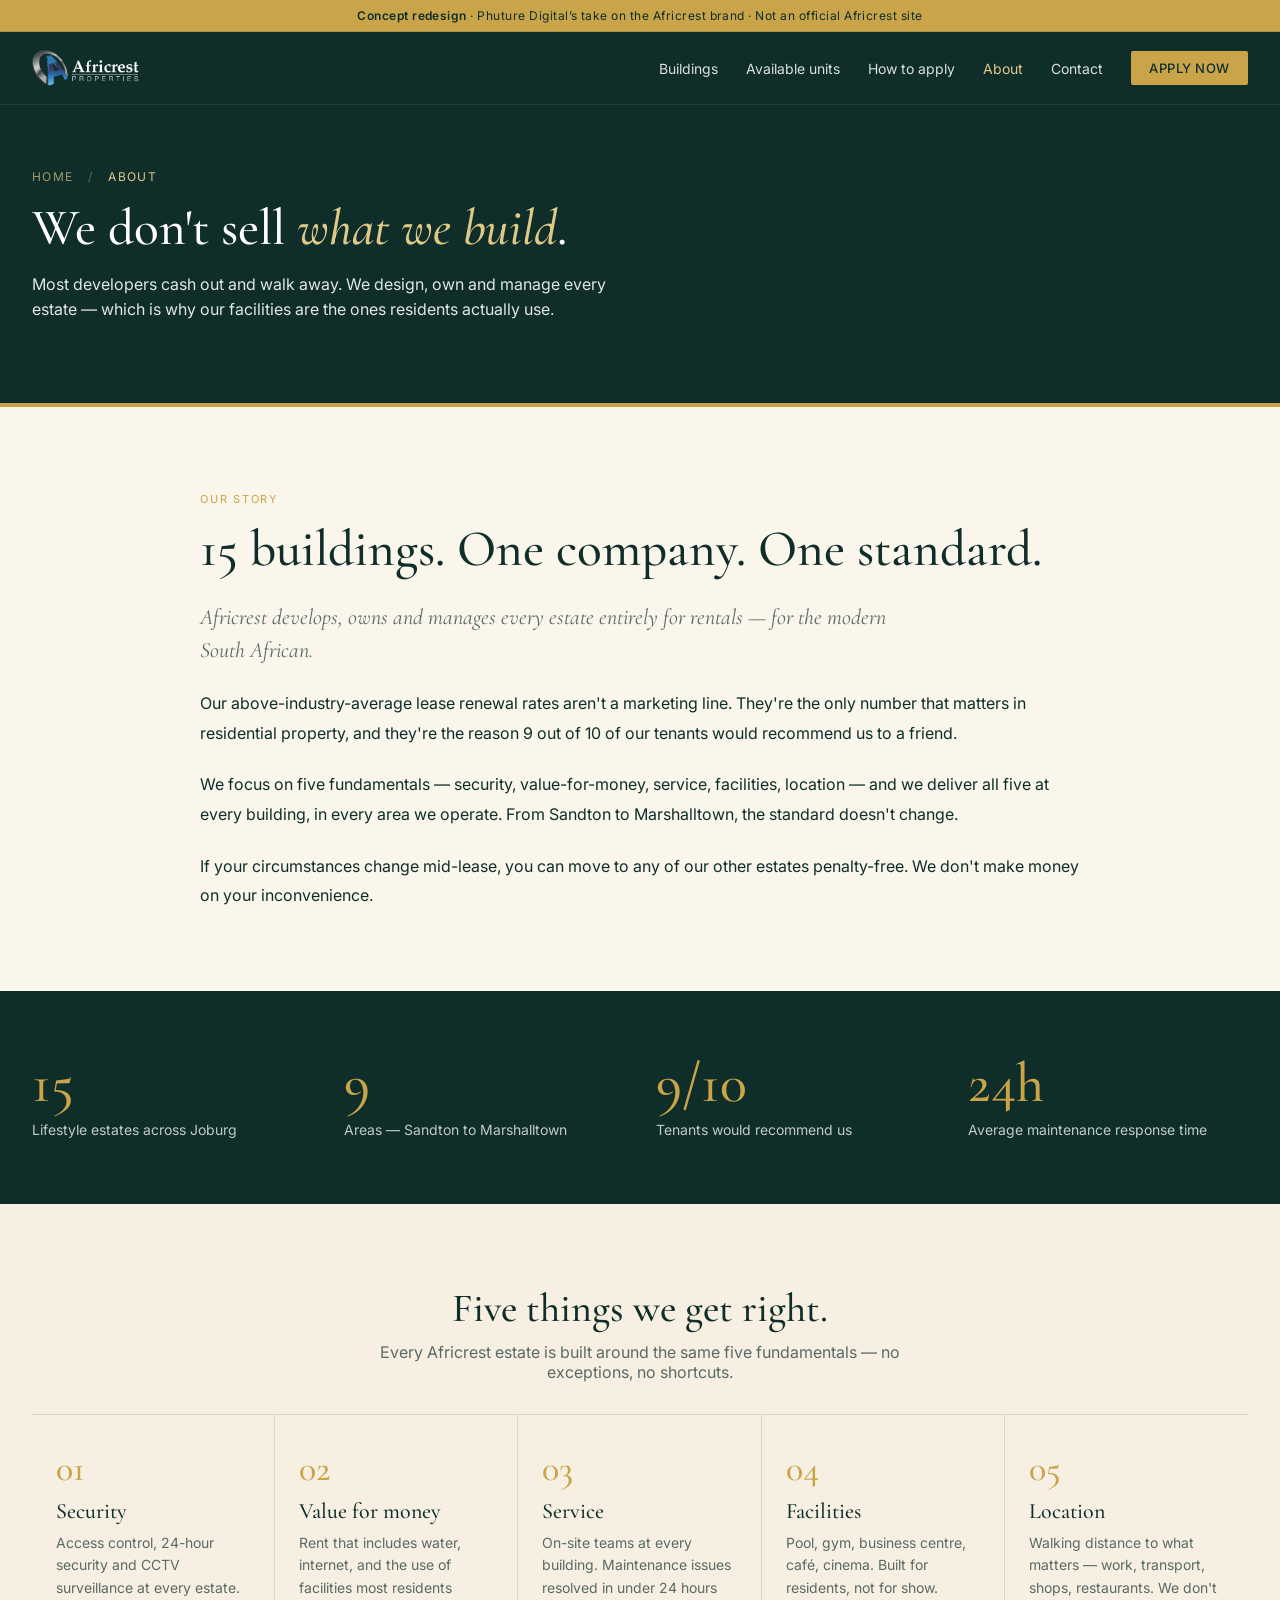
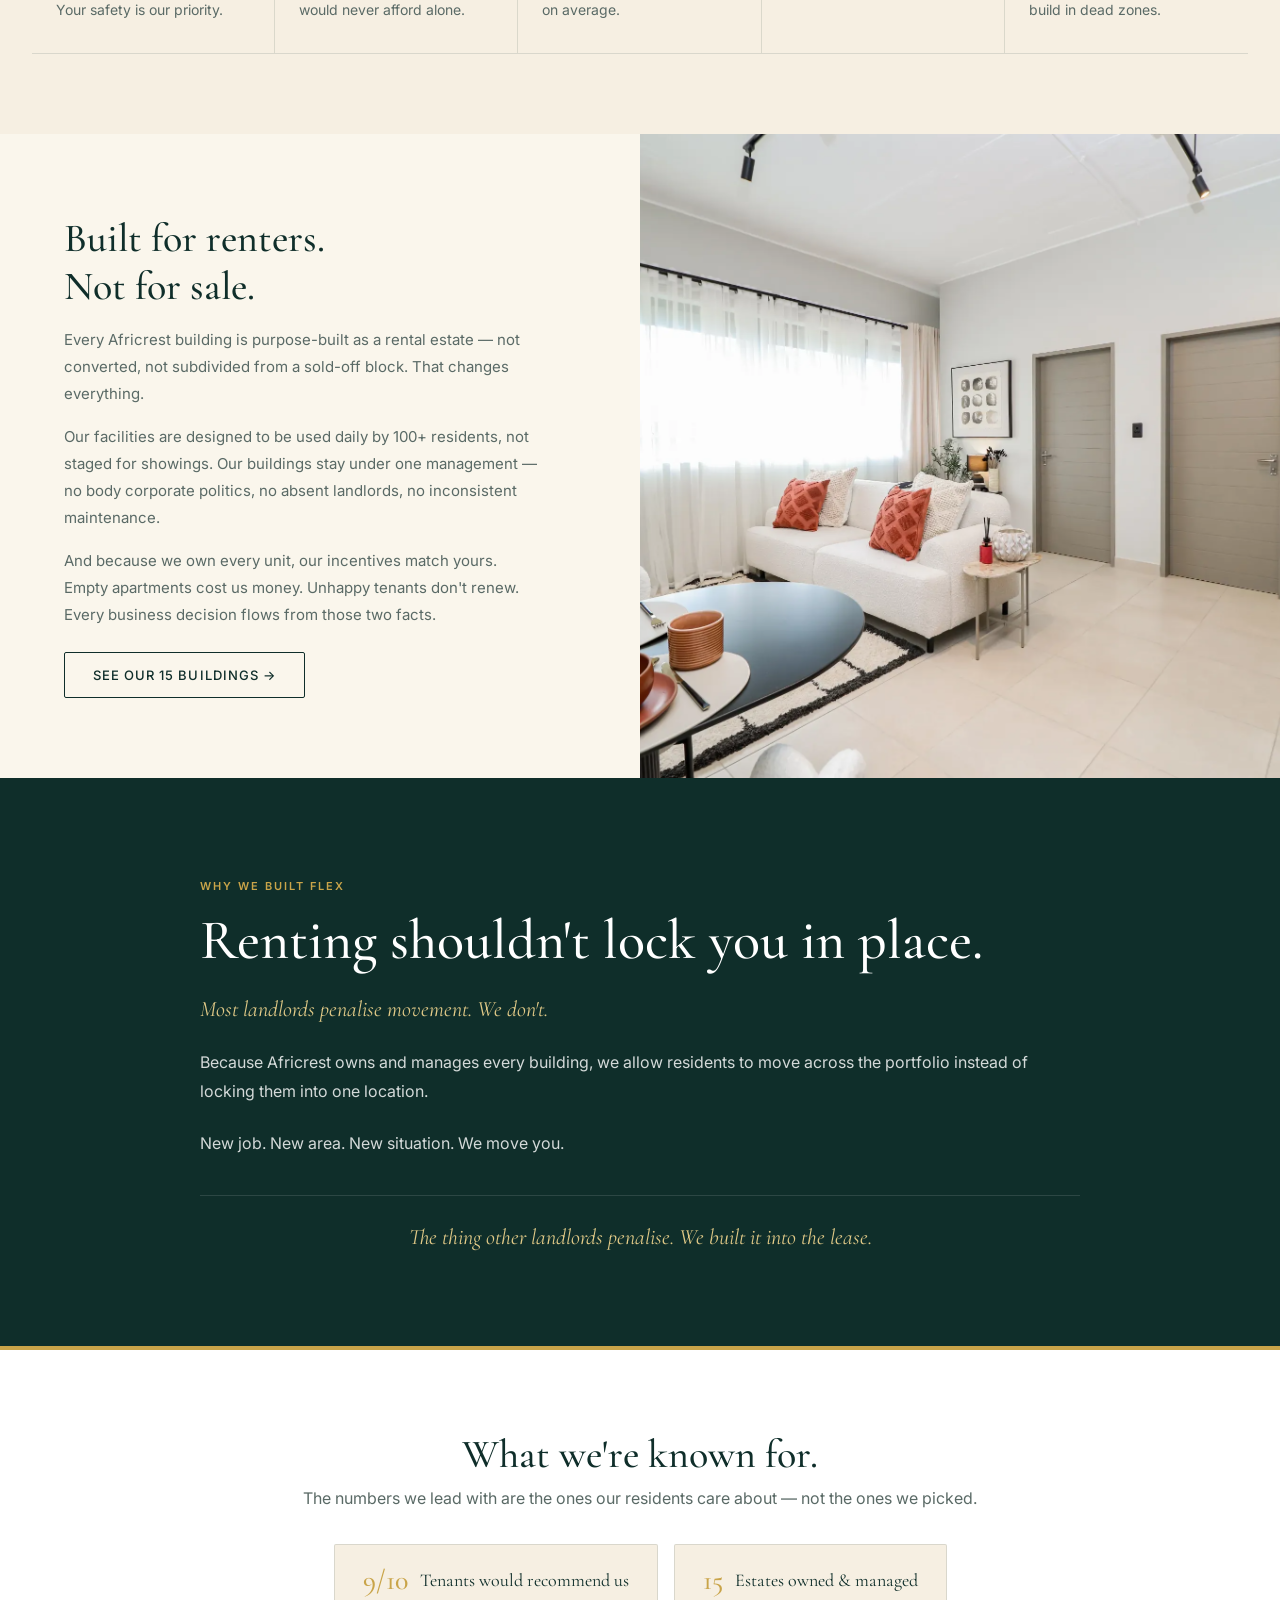
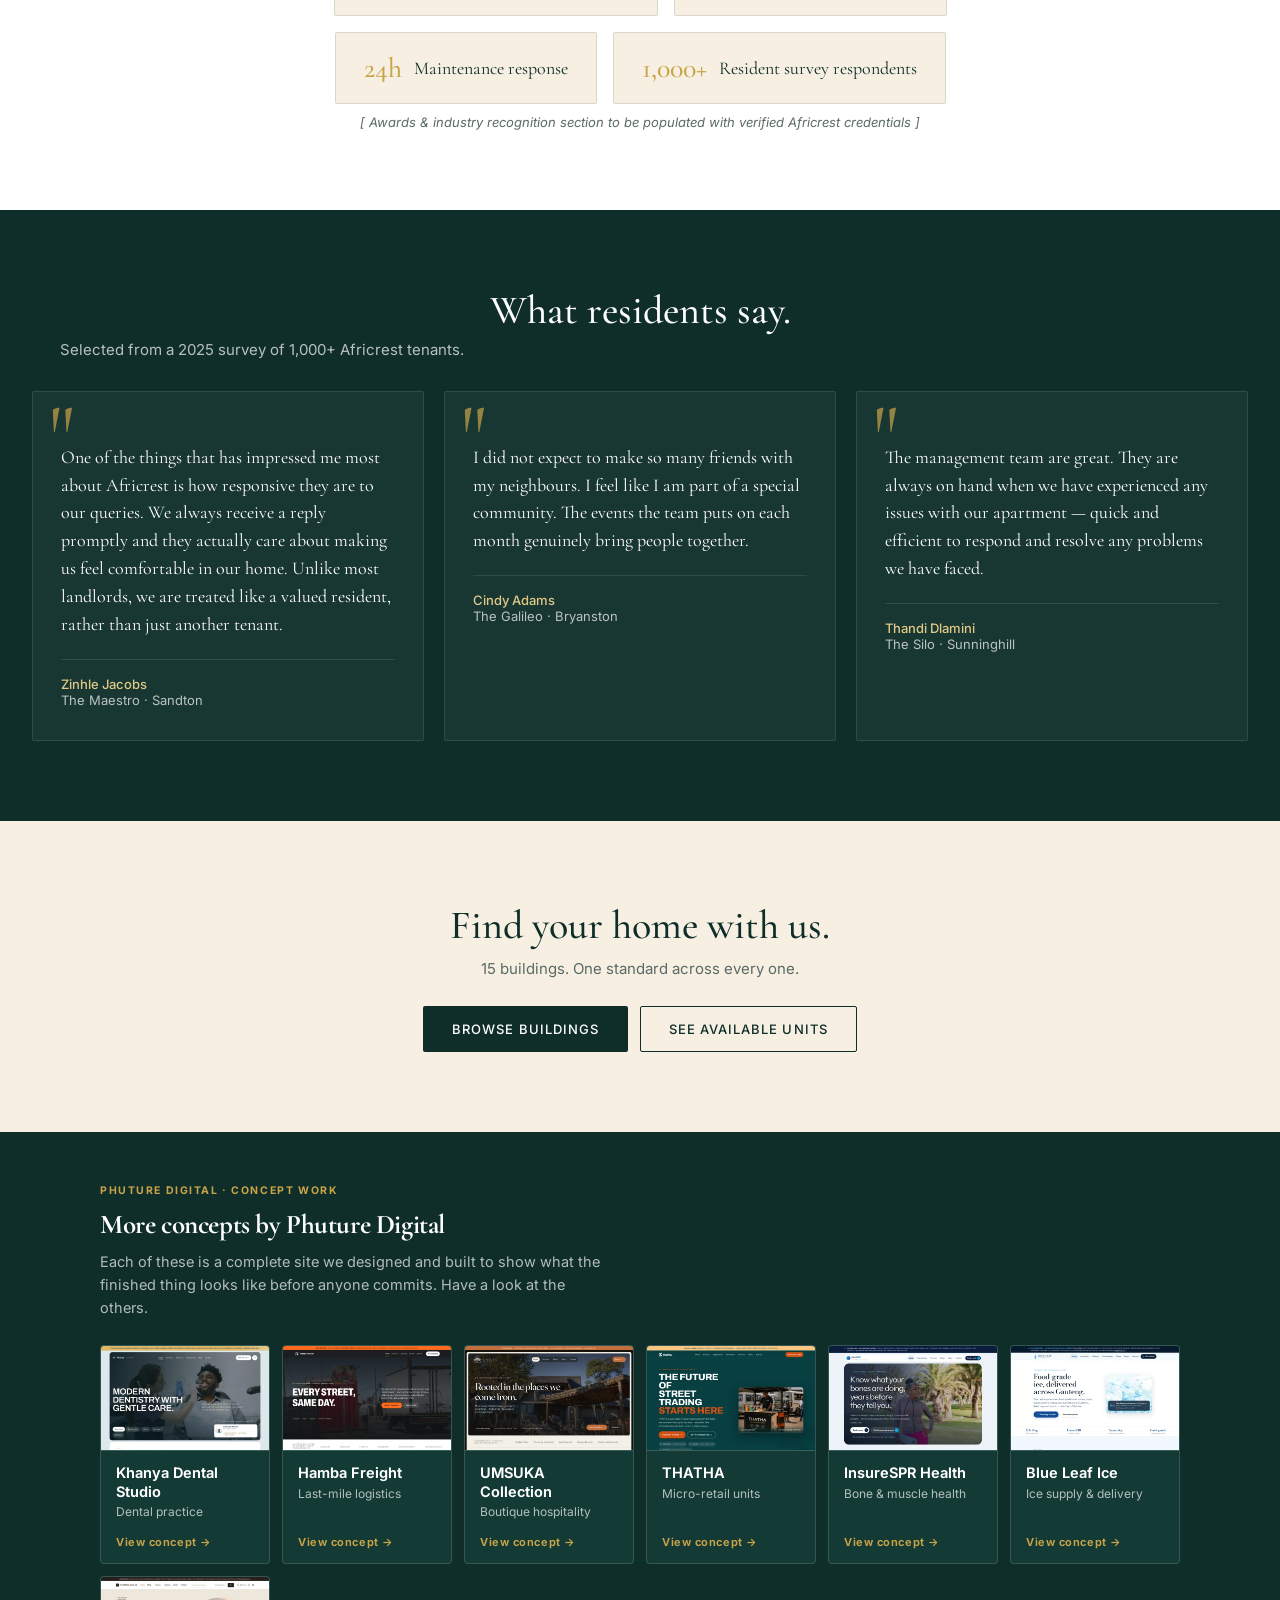
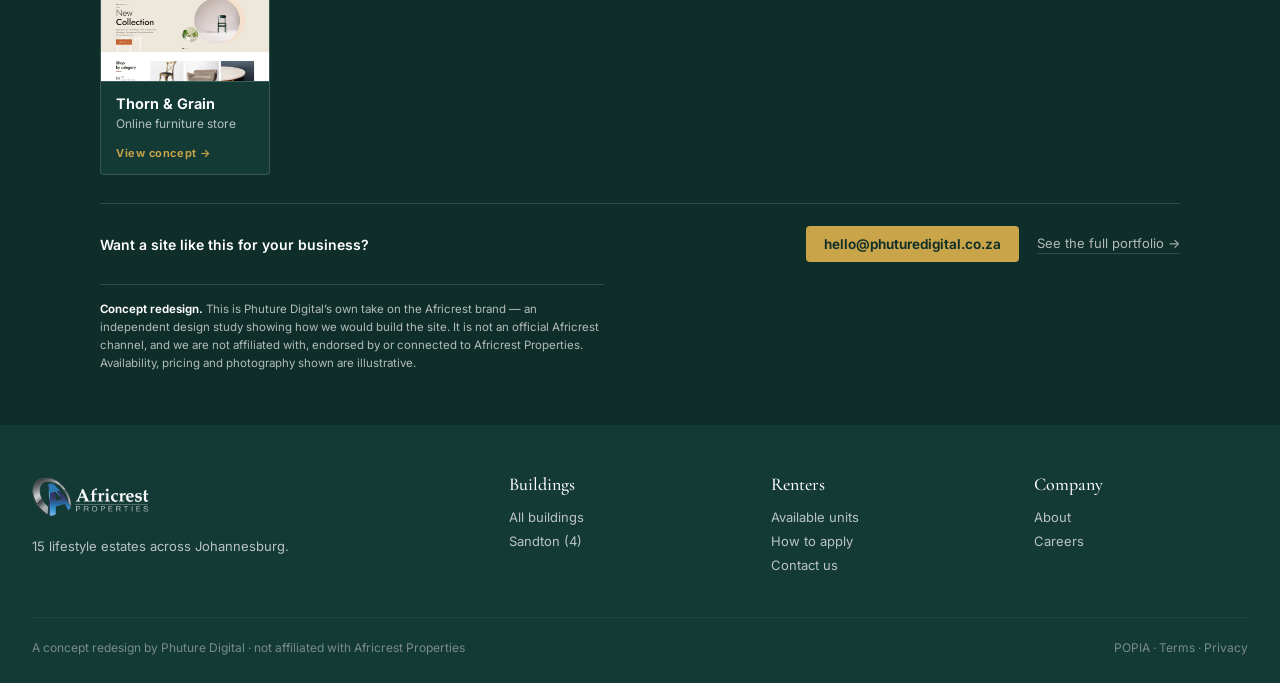
==== commit 6db0348d: "Add Thorn & Grain to the concept network Adds its card and thumbnail to every page carrying the shar" ====
--- a/about.html
+++ b/about.html
@@ -333,6 +333,17 @@
             </span>
           </a>
         </li>
+        <li class="pd-network-card">
+          <a href="https://thorn-grain-concept.phuturedigital.co.za">
+            <img class="pd-network-thumb" src="/pd-concepts/thorn-grain.webp" alt=""
+                 width="640" height="400" loading="lazy" decoding="async">
+            <span class="pd-network-body">
+              <span class="pd-network-name">Thorn &amp; Grain</span>
+              <span class="pd-network-sector">Online furniture store</span>
+              <span class="pd-network-go">View concept &rarr;</span>
+            </span>
+          </a>
+        </li>
     </ul>
     <div class="pd-network-cta">
       <p>Want a site like this for your business?</p>
